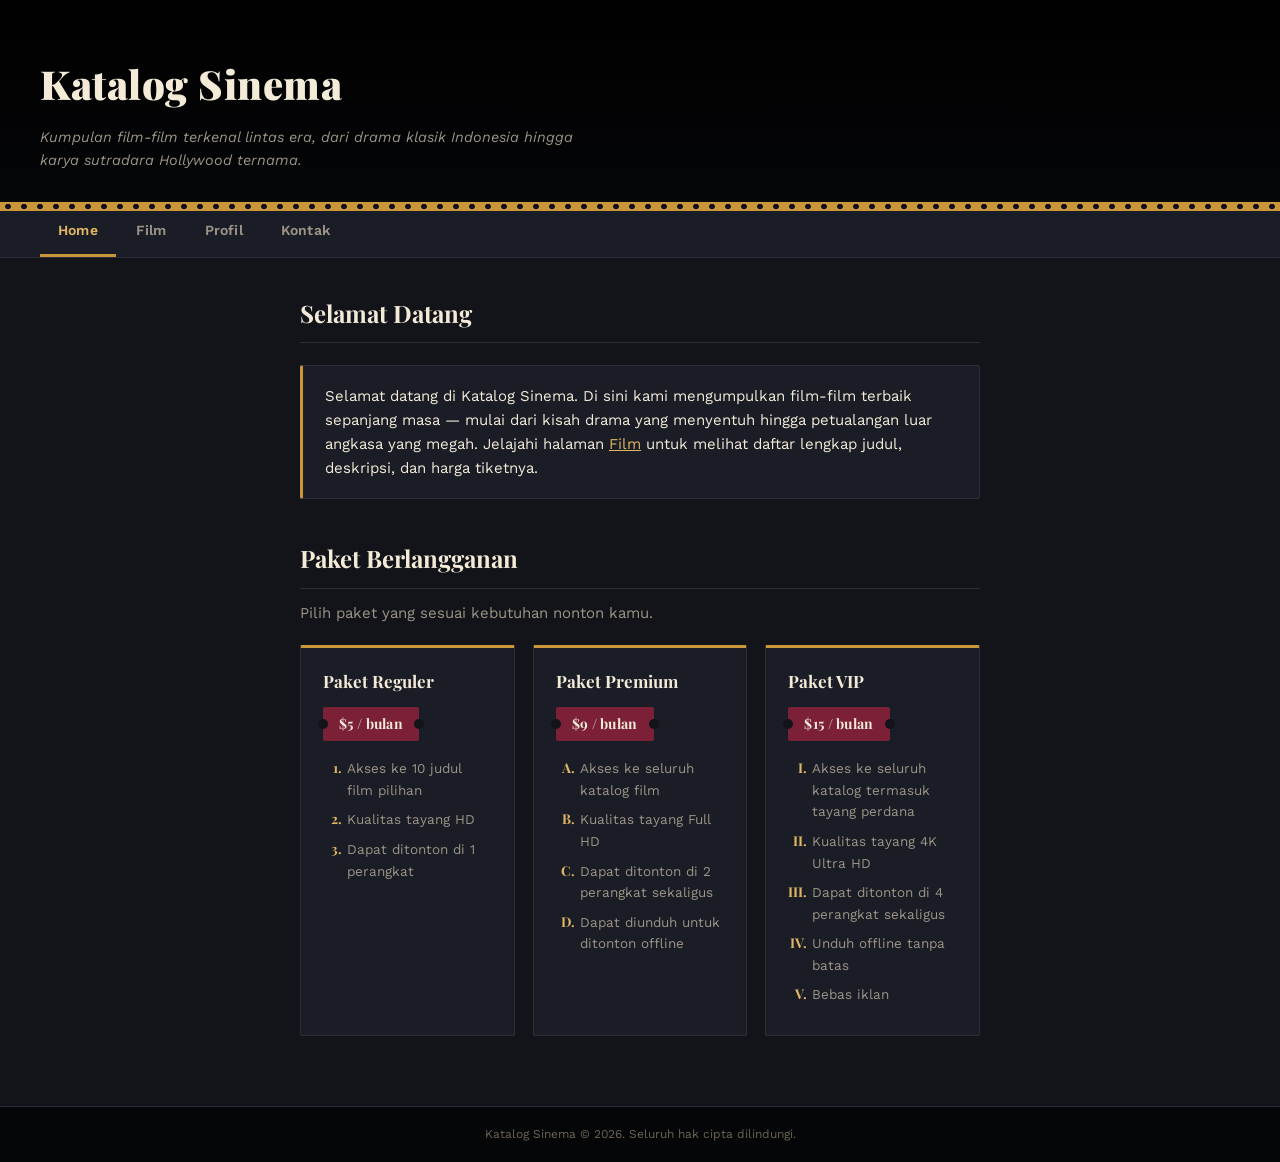
==== index.html @ 5d03bb1c "Add files via upload" ====
<!DOCTYPE html>
<html lang="id">
<head>
<meta charset="UTF-8">
<title>Katalog Sinema</title>
<link rel="preconnect" href="https://fonts.googleapis.com">
<link href="https://fonts.googleapis.com/css2?family=Playfair+Display:wght@700;900&family=Work+Sans:wght@400;500;600;700&display=swap" rel="stylesheet">
<link rel="stylesheet" href="style.css">
</head>
<body>

<div class="masthead">
    <h1>Katalog Sinema</h1>
    <p>Kumpulan film-film terkenal lintas era, dari drama klasik Indonesia hingga karya sutradara Hollywood ternama.</p>
</div>

<nav class="menu">
    <a href="index.html" class="active">Home</a>
    <a href="film.html">Film</a>
    <a href="profil.html">Profil</a>
    <a href="kontak.html">Kontak</a>
</nav>

<main>
    <h2>Selamat Datang</h2>
    <div class="info-box">
        <p style="margin:0;">
            Selamat datang di Katalog Sinema. Di sini kami mengumpulkan
            film-film terbaik sepanjang masa — mulai dari kisah drama yang
            menyentuh hingga petualangan luar angkasa yang megah.
            Jelajahi halaman <a href="film.html">Film</a>
            untuk melihat daftar lengkap judul, deskripsi, dan harga tiketnya.
        </p>
    </div>

    <h2 class="section-gap">Paket Berlangganan</h2>
    <p class="lead">Pilih paket yang sesuai kebutuhan nonton kamu.</p>

    <div class="paket-list">

        <div class="paket-card">
            <h3>Paket Reguler</h3>
            <p class="price"><span class="ticket">$5 / bulan</span></p>
            <!-- Ordered list dengan penomoran angka (1, 2, 3, ...) -->
            <ol type="1">
                <li>Akses ke 10 judul film pilihan</li>
                <li>Kualitas tayang HD</li>
                <li>Dapat ditonton di 1 perangkat</li>
            </ol>
        </div>

        <div class="paket-card">
            <h3>Paket Premium</h3>
            <p class="price"><span class="ticket">$9 / bulan</span></p>
            <!-- Ordered list dengan penomoran huruf besar (A, B, C, ...) -->
            <ol type="A">
                <li>Akses ke seluruh katalog film</li>
                <li>Kualitas tayang Full HD</li>
                <li>Dapat ditonton di 2 perangkat sekaligus</li>
                <li>Dapat diunduh untuk ditonton offline</li>
            </ol>
        </div>

        <div class="paket-card">
            <h3>Paket VIP</h3>
            <p class="price"><span class="ticket">$15 / bulan</span></p>
            <!-- Ordered list dengan penomoran angka romawi (I, II, III, ...) -->
            <ol type="I">
                <li>Akses ke seluruh katalog termasuk tayang perdana</li>
                <li>Kualitas tayang 4K Ultra HD</li>
                <li>Dapat ditonton di 4 perangkat sekaligus</li>
                <li>Unduh offline tanpa batas</li>
                <li>Bebas iklan</li>
            </ol>
        </div>

    </div>
</main>

<footer>
    Katalog Sinema &copy; 2026. Seluruh hak cipta dilindungi.
</footer>

</body>
</html>
---- style.css ----
/* =========================================================
   KATALOG SINEMA — tema bioskop klasik (marquee + tiket sobek)
   ========================================================= */

:root {
    --ink: #12141a;
    --panel: #1a1d26;
    --film-black: #050608;
    --gold: #c9973a;
    --gold-bright: #e0b563;
    --velvet: #7c2038;
    --velvet-bright: #9c2c47;
    --cream: #f3ead8;
    --muted: #9c9486;
    --line: #2b2e38;
}

* {
    box-sizing: border-box;
}

body {
    margin: 0;
    padding: 0;
    background-color: var(--ink);
    color: var(--cream);
    font-family: 'Work Sans', Arial, Helvetica, sans-serif;
    font-size: 15px;
    line-height: 1.6;
}

h1, h2, h3 {
    font-family: 'Playfair Display', Georgia, serif;
    margin: 0;
}

/* ---------- Strip perforasi film (motif berulang) ---------- */

.masthead {
    position: relative;
    padding: 52px 40px 30px;
    background: linear-gradient(180deg, #000000 0%, var(--film-black) 100%);
    border-bottom: 3px solid var(--gold);
}

.masthead::after {
    content: "";
    position: absolute;
    left: 0;
    right: 0;
    bottom: -9px;
    height: 9px;
    background-image: radial-gradient(circle, var(--ink) 2.6px, transparent 3px);
    background-size: 16px 9px;
    background-repeat: repeat-x;
    background-color: var(--gold);
}

.masthead h1 {
    font-size: 40px;
    font-weight: 900;
    letter-spacing: 0.5px;
    margin: 0 0 10px 0;
    color: var(--cream);
}

.masthead p {
    font-size: 14.5px;
    color: var(--muted);
    margin: 0;
    max-width: 560px;
    font-style: italic;
}

/* ---------- Navigasi ala loket tiket ---------- */

.menu {
    display: flex;
    gap: 2px;
    padding: 0 40px;
    background-color: var(--panel);
    border-bottom: 1px solid var(--line);
    overflow-x: auto;
}

.menu a {
    padding: 14px 18px 12px;
    color: var(--muted);
    text-decoration: none;
    font-weight: 600;
    font-size: 14px;
    letter-spacing: 0.2px;
    border-bottom: 3px solid transparent;
    white-space: nowrap;
    transition: color 0.15s ease, border-color 0.15s ease;
}

.menu a:hover {
    color: var(--cream);
}

.menu a.active {
    color: var(--gold-bright);
    border-bottom: 3px solid var(--gold);
}

/* ---------- Konten utama ---------- */

main {
    padding: 36px 40px 70px;
    max-width: 760px;
    margin: 0 auto;
}

main h2 {
    font-size: 24px;
    color: var(--cream);
    margin-bottom: 22px;
    padding-bottom: 10px;
    border-bottom: 1px solid var(--line);
}

main > p {
    font-size: 15px;
    color: var(--muted);
}

main a {
    color: var(--gold-bright);
}

/* ---------- Navigasi cepat (anchor) ---------- */

.quick-nav {
    font-size: 13px;
    color: var(--muted);
    margin: -6px 0 28px;
    padding: 10px 14px;
    background: var(--panel);
    border-left: 3px solid var(--velvet);
    border-radius: 2px;
}

.quick-nav a {
    color: var(--cream);
    text-decoration: none;
    padding: 2px 4px;
}

.quick-nav a:hover {
    color: var(--gold-bright);
    text-decoration: underline;
}

.back-to-top {
    margin-top: 28px;
    text-align: right;
}

.back-to-top a {
    font-size: 13px;
    color: var(--muted);
    text-decoration: none;
    border-bottom: 1px dotted var(--muted);
}

.back-to-top a:hover {
    color: var(--gold-bright);
    border-color: var(--gold-bright);
}

/* ---------- Entri film, dibingkai seperti bingkai seluloid ---------- */

.film-entry {
    display: flex;
    gap: 22px;
    padding: 26px 0;
    border-bottom: 1px solid var(--line);
}

.film-entry:last-child {
    border-bottom: none;
}

.poster {
    position: relative;
    width: 112px;
    height: 158px;
    background-size: cover;
    background-position: center;
    background-color: #23262f;
    background-image:
        linear-gradient(155deg, var(--velvet) 0%, #2a2130 55%, var(--ink) 100%);
    flex-shrink: 0;
    border-top: 6px solid var(--film-black);
    border-bottom: 6px solid var(--film-black);
}

.poster::before,
.poster::after {
    content: "";
    position: absolute;
    left: 0;
    right: 0;
    height: 6px;
    background-image: radial-gradient(circle, var(--ink) 1.6px, transparent 2px);
    background-size: 10px 6px;
    background-repeat: repeat-x;
}

.poster::before { top: -6px; }
.poster::after { bottom: -6px; }

.poster span.initial {
    position: absolute;
    inset: 0;
    display: flex;
    align-items: center;
    justify-content: center;
    font-family: 'Playfair Display', serif;
    font-size: 52px;
    font-weight: 900;
    color: rgba(243, 234, 216, 0.16);
}

.film-info h3 {
    font-size: 18px;
    margin: 0 0 6px 0;
    color: var(--cream);
    font-weight: 700;
}

.film-info h3 .year {
    color: var(--muted);
    font-weight: normal;
    font-family: 'Work Sans', sans-serif;
    font-size: 13px;
}

.film-info p {
    font-size: 14px;
    color: var(--muted);
    margin: 8px 0 0 0;
}

/* ---------- Harga tiket sebagai potongan tiket sobek ---------- */

.price {
    margin: 14px 0 0 0 !important;
}

.ticket {
    position: relative;
    display: inline-block;
    background: var(--velvet);
    color: var(--cream);
    font-family: 'Playfair Display', serif;
    font-weight: 700;
    font-size: 14px;
    padding: 6px 16px;
    border-radius: 2px;
    letter-spacing: 0.3px;
}

.ticket::before,
.ticket::after {
    content: "";
    position: absolute;
    top: 50%;
    width: 10px;
    height: 10px;
    background: var(--ink);
    border-radius: 50%;
    transform: translateY(-50%);
}

.ticket::before { left: -5px; }
.ticket::after { right: -5px; }

.trailer {
    margin-top: 14px;
}

.trailer iframe,
.trailer video {
    width: 100%;
    max-width: 380px;
    height: 214px;
    border: 1px solid var(--line);
    background-color: #000000;
}

.imdb-link {
    display: inline-block;
    margin-top: 10px;
    font-size: 13px;
    color: var(--gold-bright);
    text-decoration: none;
    border-bottom: 1px solid transparent;
}

.imdb-link:hover {
    border-bottom-color: var(--gold-bright);
}

/* ---------- Paket berlangganan (ordered list) ---------- */

main h2.section-gap {
    margin-top: 40px;
}

.lead {
    margin-top: -10px !important;
    margin-bottom: 20px !important;
}

.paket-list {
    display: flex;
    flex-wrap: wrap;
    gap: 18px;
}

.paket-card {
    flex: 1 1 200px;
    background: var(--panel);
    border: 1px solid var(--line);
    border-top: 3px solid var(--gold);
    border-radius: 2px;
    padding: 20px 22px 22px;
}

.paket-card h3 {
    font-size: 17px;
    color: var(--cream);
    margin-bottom: 12px;
}

.paket-card .price {
    margin: 0 0 16px 0 !important;
}

.paket-card ol {
    margin: 0;
    padding-left: 22px;
    color: var(--muted);
    font-size: 13.5px;
}

.paket-card ol li {
    margin-bottom: 7px;
    padding-left: 2px;
}

.paket-card ol li::marker {
    color: var(--gold-bright);
    font-family: 'Playfair Display', serif;
    font-weight: 700;
}

/* ---------- Halaman info (Profil / Kontak / Home) ---------- */

.info-box {
    background: var(--panel);
    border: 1px solid var(--line);
    border-left: 3px solid var(--gold);
    padding: 18px 22px;
    border-radius: 2px;
    margin-top: 16px;
}

.kontak-info {
    font-size: 15px;
    color: var(--muted);
    margin: 0;
}

.kontak-info + .kontak-info {
    margin-top: 14px;
}

.kontak-info b {
    color: var(--cream);
    font-weight: 700;
}

footer {
    padding: 18px 40px;
    background-color: var(--film-black);
    border-top: 1px solid var(--line);
    font-size: 12px;
    color: #6b6455;
    text-align: center;
}
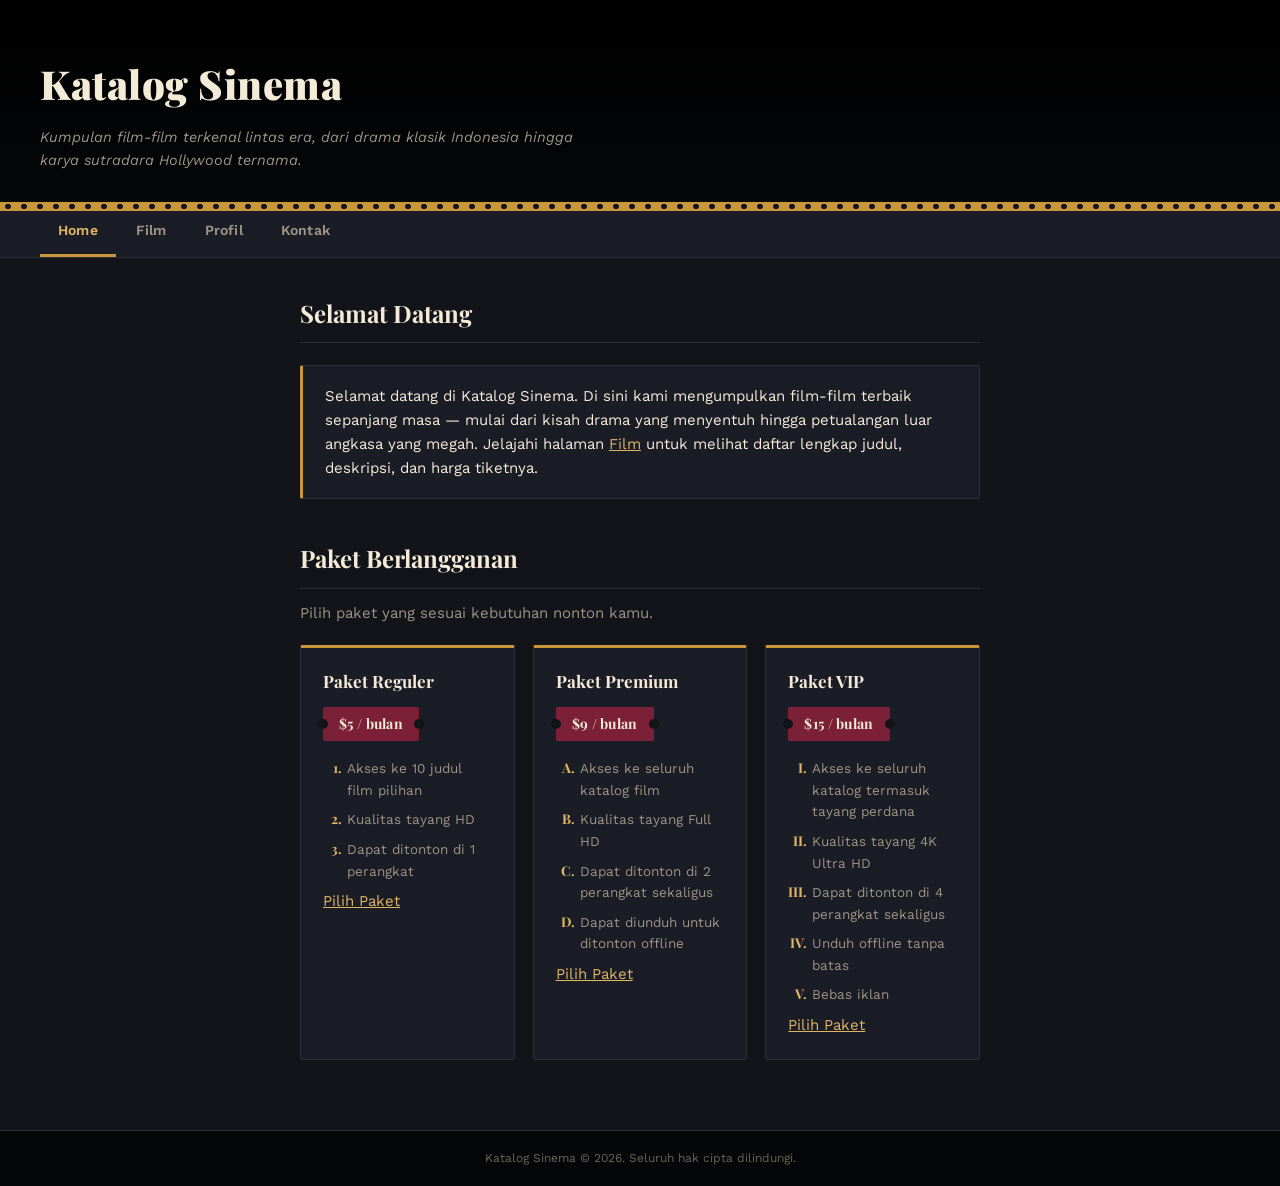
==== commit 5b91620e: "Update index.html" ====
--- a/index.html
+++ b/index.html
@@ -38,43 +38,43 @@
 
     <div class="paket-list">
 
-        <div class="paket-card">
-            <h3>Paket Reguler</h3>
-            <p class="price"><span class="ticket">$5 / bulan</span></p>
-            <!-- Ordered list dengan penomoran angka (1, 2, 3, ...) -->
-            <ol type="1">
-                <li>Akses ke 10 judul film pilihan</li>
-                <li>Kualitas tayang HD</li>
-                <li>Dapat ditonton di 1 perangkat</li>
-            </ol>
-        </div>
+    <div class="paket-card">
+        <h3>Paket Reguler</h3>
+        <p class="price"><span class="ticket">$5 / bulan</span></p>
+        <ol type="1">
+            <li>Akses ke 10 judul film pilihan</li>
+            <li>Kualitas tayang HD</li>
+            <li>Dapat ditonton di 1 perangkat</li>
+        </ol>
+        <a href="kontak.html" class="btn-pilih">Pilih Paket</a>
+    </div>
 
-        <div class="paket-card">
-            <h3>Paket Premium</h3>
-            <p class="price"><span class="ticket">$9 / bulan</span></p>
-            <!-- Ordered list dengan penomoran huruf besar (A, B, C, ...) -->
-            <ol type="A">
-                <li>Akses ke seluruh katalog film</li>
-                <li>Kualitas tayang Full HD</li>
-                <li>Dapat ditonton di 2 perangkat sekaligus</li>
-                <li>Dapat diunduh untuk ditonton offline</li>
-            </ol>
-        </div>
+    <div class="paket-card">
+        <h3>Paket Premium</h3>
+        <p class="price"><span class="ticket">$9 / bulan</span></p>
+        <ol type="A">
+            <li>Akses ke seluruh katalog film</li>
+            <li>Kualitas tayang Full HD</li>
+            <li>Dapat ditonton di 2 perangkat sekaligus</li>
+            <li>Dapat diunduh untuk ditonton offline</li>
+        </ol>
+        <a href="kontak.html" class="btn-pilih">Pilih Paket</a>
+    </div>
 
-        <div class="paket-card">
-            <h3>Paket VIP</h3>
-            <p class="price"><span class="ticket">$15 / bulan</span></p>
-            <!-- Ordered list dengan penomoran angka romawi (I, II, III, ...) -->
-            <ol type="I">
-                <li>Akses ke seluruh katalog termasuk tayang perdana</li>
-                <li>Kualitas tayang 4K Ultra HD</li>
-                <li>Dapat ditonton di 4 perangkat sekaligus</li>
-                <li>Unduh offline tanpa batas</li>
-                <li>Bebas iklan</li>
-            </ol>
-        </div>
+    <div class="paket-card">
+        <h3>Paket VIP</h3>
+        <p class="price"><span class="ticket">$15 / bulan</span></p>
+        <ol type="I">
+            <li>Akses ke seluruh katalog termasuk tayang perdana</li>
+            <li>Kualitas tayang 4K Ultra HD</li>
+            <li>Dapat ditonton di 4 perangkat sekaligus</li>
+            <li>Unduh offline tanpa batas</li>
+            <li>Bebas iklan</li>
+        </ol>
+        <a href="kontak.html" class="btn-pilih">Pilih Paket</a>
+    </div>
 
-    </div>
+</div>
 </main>
 
 <footer>
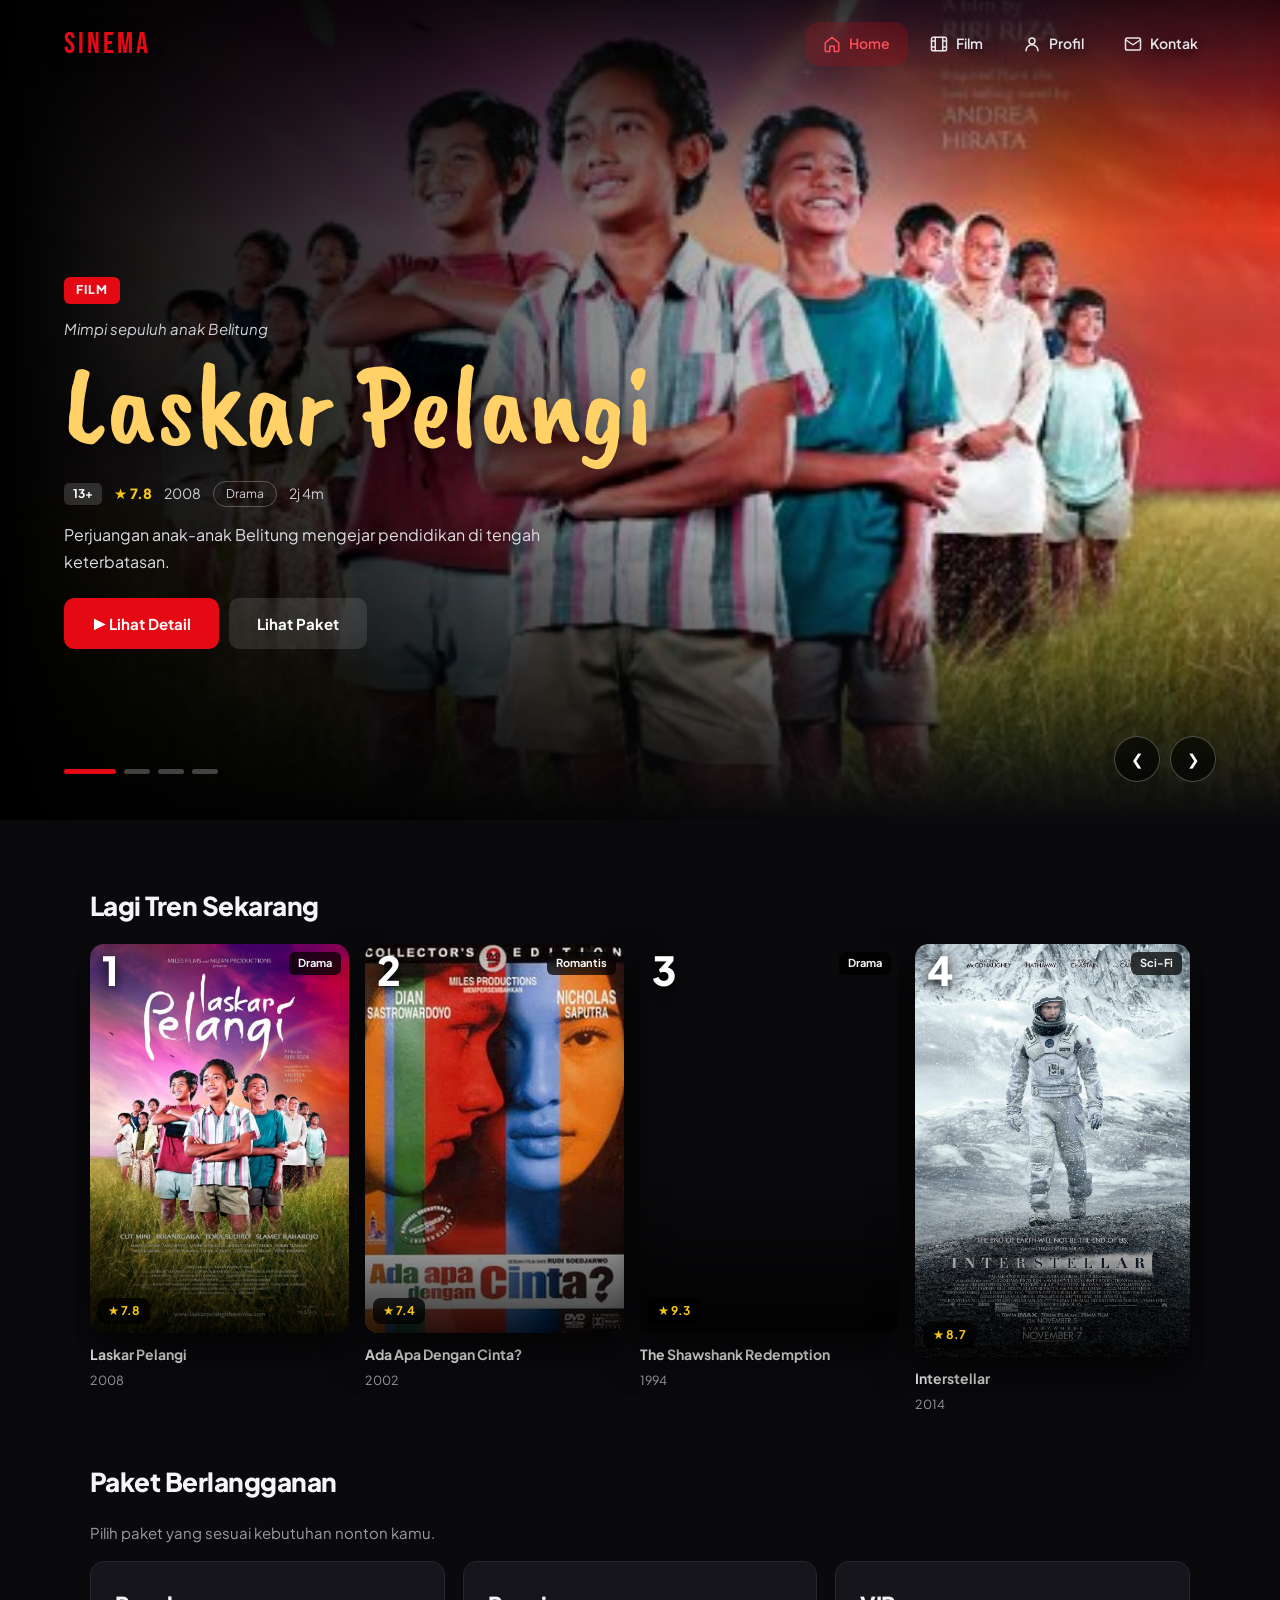
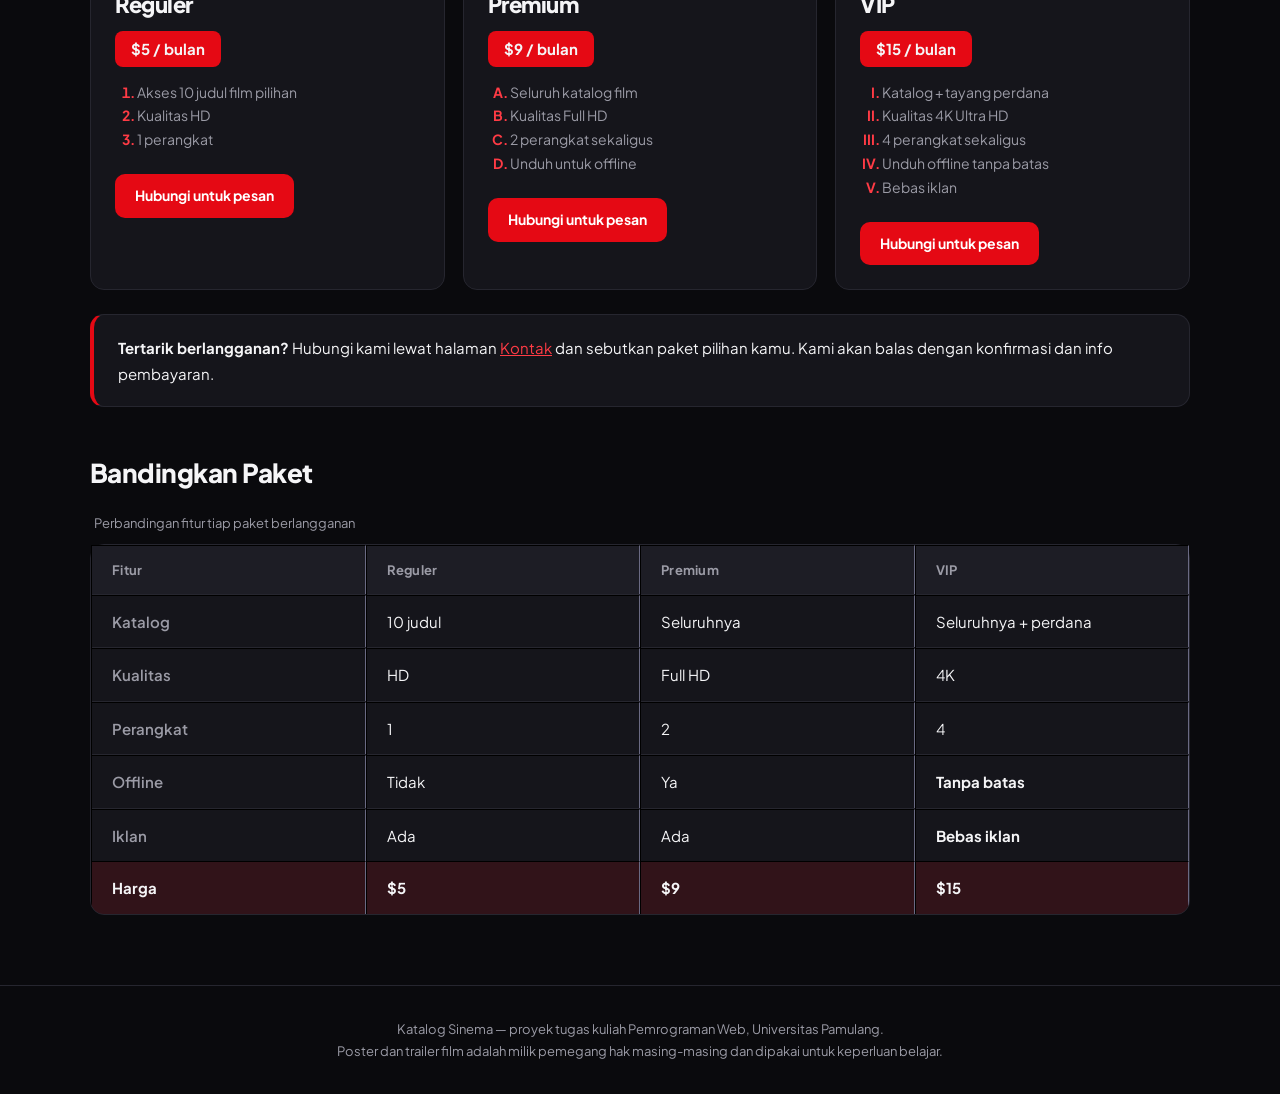
==== commit 4db2147d: "Add files via upload" ====
--- a/index.html
+++ b/index.html
@@ -1,85 +1,63 @@
-<!DOCTYPE html>
-<html lang="id">
-<head>
-<meta charset="UTF-8">
-<title>Katalog Sinema</title>
-<link rel="preconnect" href="https://fonts.googleapis.com">
-<link href="https://fonts.googleapis.com/css2?family=Playfair+Display:wght@700;900&family=Work+Sans:wght@400;500;600;700&display=swap" rel="stylesheet">
-<link rel="stylesheet" href="style.css">
-</head>
-<body>
-
-<div class="masthead">
-    <h1>Katalog Sinema</h1>
-    <p>Kumpulan film-film terkenal lintas era, dari drama klasik Indonesia hingga karya sutradara Hollywood ternama.</p>
-</div>
-
-<nav class="menu">
-    <a href="index.html" class="active">Home</a>
-    <a href="film.html">Film</a>
-    <a href="profil.html">Profil</a>
-    <a href="kontak.html">Kontak</a>
-</nav>
-
-<main>
-    <h2>Selamat Datang</h2>
-    <div class="info-box">
-        <p style="margin:0;">
-            Selamat datang di Katalog Sinema. Di sini kami mengumpulkan
-            film-film terbaik sepanjang masa — mulai dari kisah drama yang
-            menyentuh hingga petualangan luar angkasa yang megah.
-            Jelajahi halaman <a href="film.html">Film</a>
-            untuk melihat daftar lengkap judul, deskripsi, dan harga tiketnya.
-        </p>
-    </div>
-
-    <h2 class="section-gap">Paket Berlangganan</h2>
-    <p class="lead">Pilih paket yang sesuai kebutuhan nonton kamu.</p>
-
-    <div class="paket-list">
-
-    <div class="paket-card">
-        <h3>Paket Reguler</h3>
-        <p class="price"><span class="ticket">$5 / bulan</span></p>
-        <ol type="1">
-            <li>Akses ke 10 judul film pilihan</li>
-            <li>Kualitas tayang HD</li>
-            <li>Dapat ditonton di 1 perangkat</li>
-        </ol>
-        <a href="kontak.html" class="btn-pilih">Pilih Paket</a>
-    </div>
-
-    <div class="paket-card">
-        <h3>Paket Premium</h3>
-        <p class="price"><span class="ticket">$9 / bulan</span></p>
-        <ol type="A">
-            <li>Akses ke seluruh katalog film</li>
-            <li>Kualitas tayang Full HD</li>
-            <li>Dapat ditonton di 2 perangkat sekaligus</li>
-            <li>Dapat diunduh untuk ditonton offline</li>
-        </ol>
-        <a href="kontak.html" class="btn-pilih">Pilih Paket</a>
-    </div>
-
-    <div class="paket-card">
-        <h3>Paket VIP</h3>
-        <p class="price"><span class="ticket">$15 / bulan</span></p>
-        <ol type="I">
-            <li>Akses ke seluruh katalog termasuk tayang perdana</li>
-            <li>Kualitas tayang 4K Ultra HD</li>
-            <li>Dapat ditonton di 4 perangkat sekaligus</li>
-            <li>Unduh offline tanpa batas</li>
-            <li>Bebas iklan</li>
-        </ol>
-        <a href="kontak.html" class="btn-pilih">Pilih Paket</a>
-    </div>
-
-</div>
-</main>
-
-<footer>
-    Katalog Sinema &copy; 2026. Seluruh hak cipta dilindungi.
-</footer>
-
-</body>
-</html>
+<!DOCTYPE html><html lang="id"><head><meta charset="UTF-8"><meta name="viewport" content="width=device-width, initial-scale=1"><link rel="preconnect" href="https://fonts.googleapis.com"><link href="https://fonts.googleapis.com/css2?family=Bebas+Neue&family=Plus+Jakarta+Sans:wght@400;500;600;700;800&family=Caveat+Brush&family=Permanent+Marker&family=Cinzel:wght@700;900&family=Syncopate:wght@400;700&display=swap" rel="stylesheet"><link rel="stylesheet" href="style.css"><title>Sinema</title></head><body>
+<table class="menu" border="0" cellpadding="0" cellspacing="0"><tr><td><a class="logo" href="index.html">SINEMA</a></td><td class="links" align="right"><a href="index.html" class="active"><svg class="ic" viewBox="0 0 24 24" width="18" height="18" fill="none" stroke="currentColor" stroke-width="2" stroke-linecap="round" stroke-linejoin="round" aria-hidden="true"><path d="M3 10.5 12 3l9 7.5V21a1 1 0 0 1-1 1h-5v-7H9v7H4a1 1 0 0 1-1-1z"/></svg><span>Home</span></a><a href="film.html"><svg class="ic" viewBox="0 0 24 24" width="18" height="18" fill="none" stroke="currentColor" stroke-width="2" stroke-linecap="round" stroke-linejoin="round" aria-hidden="true"><rect x="2" y="3" width="20" height="18" rx="2.5"/><path d="M7 3v18M17 3v18M2 8h5M2 16h5M17 8h5M17 16h5"/></svg><span>Film</span></a><a href="profil.html"><svg class="ic" viewBox="0 0 24 24" width="18" height="18" fill="none" stroke="currentColor" stroke-width="2" stroke-linecap="round" stroke-linejoin="round" aria-hidden="true"><circle cx="12" cy="8" r="4"/><path d="M4 21a8 8 0 0 1 16 0"/></svg><span>Profil</span></a><a href="kontak.html"><svg class="ic" viewBox="0 0 24 24" width="18" height="18" fill="none" stroke="currentColor" stroke-width="2" stroke-linecap="round" stroke-linejoin="round" aria-hidden="true"><rect x="2" y="4" width="20" height="16" rx="2.5"/><path d="m3 7 9 6 9-6"/></svg><span>Kontak</span></a></td></tr></table>
+<table class="tata" border="0" cellpadding="0" cellspacing="0" width="100%">
+<tr><td class="trailer-td" valign="top"><div class="stage"><div class="slider">
+<article class="slide" id="s1" style="--c:#ffd166;background-image:url(poster/laskar-pelangi.jpg)">
+<video autoplay muted loop playsinline preload="metadata" poster="poster/laskar-pelangi.jpg"><source src="video/Laskar-pelangi.mp4" type="video/mp4"></video>
+<div class="cap"><span class="badge">FILM</span><p class="tag">Mimpi sepuluh anak Belitung</p><h2 class="jt f1">Laskar Pelangi</h2>
+<div class="meta"><span class="age">13+</span><span class="star">&#9733; 7.8</span><span>2008</span><span class="pill">Drama</span><span>2j 4m</span></div>
+<p class="ds">Perjuangan anak-anak Belitung mengejar pendidikan di tengah keterbatasan.</p><a class="btn" href="film.html#laskar-pelangi">&#9654; Lihat Detail</a><a class="btn ghost" href="#paket">Lihat Paket</a></div>
+<div class="dots"><a href="#s1" class="on" aria-label="Slide 1"></a><a href="#s2" aria-label="Slide 2"></a><a href="#s3" aria-label="Slide 3"></a><a href="#s4" aria-label="Slide 4"></a></div>
+<div class="arrows"><a href="#s4" aria-label="Sebelumnya">&#10094;</a><a href="#s2" aria-label="Berikutnya">&#10095;</a></div>
+</article>
+<article class="slide" id="s2" style="--c:#ff5c8a;background-image:url(poster/aadc.jpg)">
+<video autoplay muted loop playsinline preload="metadata" poster="poster/aadc.jpg"><source src="video/Aadc.mp4" type="video/mp4"></video>
+<div class="cap"><span class="badge">FILM</span><p class="tag">Kisah cinta SMA paling ikonik</p><h2 class="jt f2">Ada Apa Dengan Cinta?</h2>
+<div class="meta"><span class="age">13+</span><span class="star">&#9733; 7.4</span><span>2002</span><span class="pill">Drama, Romantis</span><span>1j 52m</span></div>
+<p class="ds">Kisah cinta Cinta dan Rangga semasa SMA yang jadi ikon film remaja Indonesia.</p><a class="btn" href="film.html#aadc">&#9654; Lihat Detail</a><a class="btn ghost" href="#paket">Lihat Paket</a></div>
+<div class="dots"><a href="#s1" aria-label="Slide 1"></a><a href="#s2" class="on" aria-label="Slide 2"></a><a href="#s3" aria-label="Slide 3"></a><a href="#s4" aria-label="Slide 4"></a></div>
+<div class="arrows"><a href="#s1" aria-label="Sebelumnya">&#10094;</a><a href="#s3" aria-label="Berikutnya">&#10095;</a></div>
+</article>
+<article class="slide" id="s3" style="--c:#ecd9a8;background-image:url(poster/shawshank.jpg)">
+<video autoplay muted loop playsinline preload="metadata" poster="poster/shawshank.jpg"><source src="video/Shawshank.mp4" type="video/mp4"></video>
+<div class="cap"><span class="badge">FILM</span><p class="tag">Persahabatan di balik jeruji</p><h2 class="jt f3">The Shawshank Redemption</h2>
+<div class="meta"><span class="age">17+</span><span class="star">&#9733; 9.3</span><span>1994</span><span class="pill">Drama</span><span>2j 22m</span></div>
+<p class="ds">Bankir yang dipenjara atas kejahatan yang tak ia lakukan menemukan sahabat sejati bernama Red.</p><a class="btn" href="film.html#shawshank">&#9654; Lihat Detail</a><a class="btn ghost" href="#paket">Lihat Paket</a></div>
+<div class="dots"><a href="#s1" aria-label="Slide 1"></a><a href="#s2" aria-label="Slide 2"></a><a href="#s3" class="on" aria-label="Slide 3"></a><a href="#s4" aria-label="Slide 4"></a></div>
+<div class="arrows"><a href="#s2" aria-label="Sebelumnya">&#10094;</a><a href="#s4" aria-label="Berikutnya">&#10095;</a></div>
+</article>
+<article class="slide" id="s4" style="--c:#bfe3ff;background-image:url(poster/interstellar.jpg)">
+<video autoplay muted loop playsinline preload="metadata" poster="poster/interstellar.jpg"><source src="video/Interstellar.mp4" type="video/mp4"></video>
+<div class="cap"><span class="badge">FILM</span><p class="tag">Melintasi lubang cacing demi manusia</p><h2 class="jt f4">Interstellar</h2>
+<div class="meta"><span class="age">13+</span><span class="star">&#9733; 8.7</span><span>2014</span><span class="pill">Fiksi Ilmiah, Petualangan</span><span>2j 49m</span></div>
+<p class="ds">Astronot menembus lubang cacing untuk mencari planet baru yang layak huni.</p><a class="btn" href="film.html#interstellar">&#9654; Lihat Detail</a><a class="btn ghost" href="#paket">Lihat Paket</a></div>
+<div class="dots"><a href="#s1" aria-label="Slide 1"></a><a href="#s2" aria-label="Slide 2"></a><a href="#s3" aria-label="Slide 3"></a><a href="#s4" class="on" aria-label="Slide 4"></a></div>
+<div class="arrows"><a href="#s3" aria-label="Sebelumnya">&#10094;</a><a href="#s1" aria-label="Berikutnya">&#10095;</a></div>
+</article>
+</div></div></td></tr>
+<tr><td class="isi" valign="top"><table class="lebar" border="0" cellpadding="0" cellspacing="0"><tr><td>
+<h2 class="judul">Lagi Tren Sekarang</h2><div class="scroll"><table class="baris" border="0" cellpadding="0" cellspacing="16"><tr>
+<td><a class="kartu" href="film.html#laskar-pelangi"><div class="poster" style="background-image:url(poster/laskar-pelangi.jpg)"><span class="initial">L</span><span class="rank">1</span><span class="lbl">Drama</span><span class="rt">&#9733; 7.8</span></div><b>Laskar Pelangi</b><small>2008</small></a></td><td><a class="kartu" href="film.html#aadc"><div class="poster" style="background-image:url(poster/aadc.jpg)"><span class="initial">A</span><span class="rank">2</span><span class="lbl">Romantis</span><span class="rt">&#9733; 7.4</span></div><b>Ada Apa Dengan Cinta?</b><small>2002</small></a></td><td><a class="kartu" href="film.html#shawshank"><div class="poster" style="background-image:url(poster/shawshank.jpg)"><span class="initial">S</span><span class="rank">3</span><span class="lbl">Drama</span><span class="rt">&#9733; 9.3</span></div><b>The Shawshank Redemption</b><small>1994</small></a></td><td><a class="kartu" href="film.html#interstellar"><div class="poster" style="background-image:url(poster/interstellar.jpg)"><span class="initial">I</span><span class="rank">4</span><span class="lbl">Sci-Fi</span><span class="rt">&#9733; 8.7</span></div><b>Interstellar</b><small>2014</small></a></td></tr></table></div>
+<h2 class="judul" id="paket">Paket Berlangganan</h2>
+<p class="muted">Pilih paket yang sesuai kebutuhan nonton kamu.</p>
+<table class="paket" border="0" cellpadding="0" cellspacing="18"><tr>
+<td valign="top"><h3>Reguler</h3><span class="ticket">$5 / bulan</span><ol type="1"><li>Akses 10 judul film pilihan</li><li>Kualitas HD</li><li>1 perangkat</li></ol><p class="cta"><a class="btn kecil" href="kontak.html">Hubungi untuk pesan</a></p></td>
+<td valign="top"><h3>Premium</h3><span class="ticket">$9 / bulan</span><ol type="A"><li>Seluruh katalog film</li><li>Kualitas Full HD</li><li>2 perangkat sekaligus</li><li>Unduh untuk offline</li></ol><p class="cta"><a class="btn kecil" href="kontak.html">Hubungi untuk pesan</a></p></td>
+<td valign="top"><h3>VIP</h3><span class="ticket">$15 / bulan</span><ol type="I"><li>Katalog + tayang perdana</li><li>Kualitas 4K Ultra HD</li><li>4 perangkat sekaligus</li><li>Unduh offline tanpa batas</li><li>Bebas iklan</li></ol><p class="cta"><a class="btn kecil" href="kontak.html">Hubungi untuk pesan</a></p></td>
+</tr></table>
+<div class="kotak" style="margin-top:24px"><b>Tertarik berlangganan?</b> Hubungi kami lewat halaman <a href="kontak.html">Kontak</a> dan sebutkan paket pilihan kamu. Kami akan balas dengan konfirmasi dan info pembayaran.</div>
+<h2 class="judul">Bandingkan Paket</h2>
+<table class="data sama" border="1" cellpadding="8" cellspacing="0">
+<caption>Perbandingan fitur tiap paket berlangganan</caption>
+<thead><tr><th>Fitur</th><th align="center">Reguler</th><th align="center">Premium</th><th align="center">VIP</th></tr></thead>
+<tbody>
+<tr><th scope="row">Katalog</th><td>10 judul</td><td>Seluruhnya</td><td>Seluruhnya + perdana</td></tr>
+<tr><th scope="row">Kualitas</th><td>HD</td><td>Full HD</td><td>4K</td></tr>
+<tr><th scope="row">Perangkat</th><td>1</td><td>2</td><td>4</td></tr>
+<tr><th scope="row">Offline</th><td>Tidak</td><td>Ya</td><td><b>Tanpa batas</b></td></tr>
+<tr><th scope="row">Iklan</th><td>Ada</td><td>Ada</td><td><b>Bebas iklan</b></td></tr>
+</tbody>
+<tfoot><tr><td>Harga</td><td>$5</td><td>$9</td><td>$15</td></tr></tfoot>
+</table>
+</td></tr></table></td></tr>
+<tr><td class="foot" align="center">Katalog Sinema &mdash; proyek tugas kuliah Pemrograman Web, Universitas Pamulang.<br>Poster dan trailer film adalah milik pemegang hak masing-masing dan dipakai untuk keperluan belajar.</td></tr></table></body></html>
--- a/style.css
+++ b/style.css
@@ -1,393 +1,151 @@
-/* =========================================================
-   KATALOG SINEMA — tema bioskop klasik (marquee + tiket sobek)
-   ========================================================= */
+/* SINEMA — kerangka halaman pakai <table> (materi pert. 7), tampilan pakai CSS */
+:root{--bg:#0a0a0d;--card:#15151b;--card2:#1d1d25;--red:#e50914;--red2:#ff3b45;--text:#f5f5f7;--muted:#9b9ba6;--line:#26262f;--r:14px}
+*{box-sizing:border-box}
+html{scroll-behavior:smooth;scroll-padding-top:90px}
+body{margin:0;background:var(--bg);color:var(--text);font:15px/1.7 'Plus Jakarta Sans',Arial,sans-serif}
+h1,h2,h3{font-family:'Plus Jakarta Sans',Arial,sans-serif;font-weight:800;letter-spacing:-.02em;margin:0}
+a{color:inherit}
+:focus-visible{outline:2px solid var(--red2);outline-offset:3px;border-radius:6px}
+table{border-collapse:collapse}
+td,th{padding:0;text-align:left}
 
-:root {
-    --ink: #12141a;
-    --panel: #1a1d26;
-    --film-black: #050608;
-    --gold: #c9973a;
-    --gold-bright: #e0b563;
-    --velvet: #7c2038;
-    --velvet-bright: #9c2c47;
-    --cream: #f3ead8;
-    --muted: #9c9486;
-    --line: #2b2e38;
-}
+/* Navbar (tabel) */
+.menu{position:fixed;top:0;left:0;z-index:50;width:100%;border-collapse:separate;border-spacing:0;background:linear-gradient(180deg,#000a,#0000)}
+@keyframes navbg{from{background:#0a0a0d00;backdrop-filter:blur(0);-webkit-backdrop-filter:blur(0)}to{background:#0a0a0dcc;backdrop-filter:blur(16px);-webkit-backdrop-filter:blur(16px)}}
+@supports (animation-timeline:scroll()){.menu{background:#0a0a0d00;animation:navbg linear both;animation-timeline:scroll(root);animation-range:0 180px}}
+.menu td{padding:22px 0 22px 5vw}
+.menu td.links{text-align:right;white-space:nowrap;padding:22px 5vw 22px 0}
+.logo{font:30px 'Bebas Neue',sans-serif;letter-spacing:3px;color:var(--red);text-decoration:none;text-shadow:0 2px 16px #000a}
+.menu a:not(.logo){display:inline-flex;align-items:center;gap:8px;padding:10px 18px;margin-left:4px;color:#e6e6ec;text-decoration:none;font-weight:600;font-size:14px;text-shadow:0 2px 14px #000d;border-radius:14px;transition:.25s}
+.menu a:not(.logo):hover{color:#fff;background:#ffffff1f;backdrop-filter:blur(10px);-webkit-backdrop-filter:blur(10px)}
+.menu a.active{color:#ff4d57;background:#e5091430;backdrop-filter:blur(10px);-webkit-backdrop-filter:blur(10px);text-shadow:none}
 
-* {
-    box-sizing: border-box;
-}
+/* Kerangka halaman */
+.tata{width:100%}
+.hero{position:relative;padding:100px 5vw 80px;background:radial-gradient(900px 400px at 85% -10%,#e5091466,transparent 60%),radial-gradient(700px 400px at 0% 100%,#7a0b1a55,transparent 60%),#000;box-shadow:inset 0 -90px 90px -40px var(--bg)}
+.hero>*{animation:rise .9s cubic-bezier(.2,.7,.2,1) both}
+.hero p{animation-delay:.15s}.hero .btns{animation-delay:.3s}
+.hero h1{font-size:clamp(38px,7vw,88px);line-height:1.03;max-width:900px}
+.hero h1 em{font-style:normal;color:var(--red)}
+.hero p{max-width:520px;font-size:17px;color:#cfcfd6;margin:20px 0 28px}
+.hero.kecil{padding:130px 5vw 48px}.hero.kecil h1{font-size:clamp(32px,5vw,58px)}
+.isi{padding:20px 5vw 70px}
+.lebar{width:100%;max-width:1100px;margin:0 auto}
+.foot{padding:32px 5vw;text-align:center;font-size:13px;color:var(--muted);border-top:1px solid var(--line)}
+@keyframes rise{from{opacity:0;transform:translateY(28px)}to{opacity:1;transform:none}}
 
-body {
-    margin: 0;
-    padding: 0;
-    background-color: var(--ink);
-    color: var(--cream);
-    font-family: 'Work Sans', Arial, Helvetica, sans-serif;
-    font-size: 15px;
-    line-height: 1.6;
-}
+.btn{display:inline-block;padding:13px 28px;border-radius:10px;font-weight:700;text-decoration:none;background:var(--red);color:#fff;transition:.25s}
+.btn:hover{background:var(--red2);transform:translateY(-2px);box-shadow:0 10px 28px #e5091466}
+.btn.ghost{background:#ffffff1c;margin-left:10px}.btn.ghost:hover{background:#ffffff33;box-shadow:none}
+h2.judul{font-size:26px;margin:44px 0 16px}
+.muted{color:var(--muted)}
+.lebar a:not(.btn):not(.kartu):not(.chip){color:var(--red2)}
+.kotak{background:var(--card);border:1px solid var(--line);border-left:4px solid var(--red);border-radius:var(--r);padding:20px 24px}
 
-h1, h2, h3 {
-    font-family: 'Playfair Display', Georgia, serif;
-    margin: 0;
-}
+/* Baris poster (tabel 1 baris) */
+.scroll{overflow-x:auto;overflow-y:hidden;padding:16px;margin:-16px}
+.baris{border-collapse:separate;border-spacing:0;width:100%;min-width:720px}
+.baris td{vertical-align:top;width:25%;padding:0 16px 0 0}.baris td:last-child{padding-right:0}
+.kartu{display:block;text-decoration:none;color:var(--text);transition:transform .3s}
+.kartu:hover{transform:scale(1.06)}
+.kartu b{display:block;margin-top:10px;font-size:14px}
+.kartu small{color:var(--muted)}
+.poster{position:relative;width:200px;height:290px;border-radius:var(--r);background:linear-gradient(155deg,#7a0b1a,#25121a 60%,#0a0a0d) center/cover;box-shadow:0 18px 40px #000a;overflow:hidden}
+.poster .initial{display:none;position:absolute;inset:0;place-items:center;font:96px 'Bebas Neue',sans-serif;color:#ffffff22}
+.kartu .poster{width:100%;height:auto;aspect-ratio:2/3}
+.kartu .poster::after{content:"";position:absolute;inset:auto 0 0;height:42%;background:linear-gradient(transparent,#000c)}
+.rank,.lbl,.rt{position:absolute;z-index:1}
+.rank{left:12px;top:4px;font:800 40px/1.1 'Plus Jakarta Sans',sans-serif;color:#fff;text-shadow:0 2px 14px #000}
+.lbl{right:8px;top:8px;background:#000b;backdrop-filter:blur(6px);padding:2px 9px;border-radius:6px;font-size:11px;font-weight:700}
+.rt{left:8px;bottom:8px;background:#000b;backdrop-filter:blur(6px);padding:3px 10px;border-radius:8px;font-size:12px;font-weight:700;color:#f5c518}
 
-/* ---------- Strip perforasi film (motif berulang) ---------- */
+/* Tabel data */
+.data{width:100%;border:1px solid var(--line);border-radius:var(--r);background:var(--card);overflow:hidden;border-collapse:separate;border-spacing:0}
+.data caption{caption-side:top;text-align:left;padding:0 4px 10px;color:var(--muted);font-size:13px}
+.data th,.data td{padding:13px 20px;border-bottom:1px solid var(--line);vertical-align:top}
+.data thead th{background:var(--card2);font-size:13px;font-weight:700;color:var(--muted);letter-spacing:.02em}
+.data tbody tr:hover td,.data tbody tr:hover th{background:#ffffff08}
+.data tbody th{font-weight:600;color:var(--muted);white-space:nowrap;width:1%}
+.data tfoot td{background:#e5091422;font-weight:700;border-bottom:0}
+.data tbody tr:last-child>*{border-bottom:0}
 
-.masthead {
-    position: relative;
-    padding: 52px 40px 30px;
-    background: linear-gradient(180deg, #000000 0%, var(--film-black) 100%);
-    border-bottom: 3px solid var(--gold);
-}
+/* Hero trailer slider (CSS scroll-snap, tanpa JavaScript) */
+.trailer-td{padding:0}
+.stage{position:relative}
+.slider{display:flex;overflow-x:auto;overflow-y:hidden;scroll-snap-type:x mandatory;scroll-behavior:smooth;height:calc(100vh - 56px);min-height:540px;max-height:820px;scrollbar-width:none;background:#000}
+.slider::-webkit-scrollbar{display:none}
+.slide{position:relative;flex:0 0 100%;scroll-snap-align:start;background:#000 center/cover no-repeat;overflow:hidden}
+.slide video{position:absolute;inset:0;width:100%;height:100%;object-fit:cover}
+.slide::before{content:"";position:absolute;inset:0;z-index:1;background:linear-gradient(180deg,#000c 0,#0000 28%),linear-gradient(90deg,#000f 0%,#000b 32%,#0000 72%),linear-gradient(0deg,var(--bg) 0%,#0000 38%)}
+.cap{position:absolute;z-index:2;left:0;bottom:0;max-width:960px;padding:0 5vw clamp(120px,19vh,180px)}
+.badge{display:inline-block;background:var(--red);padding:3px 12px;border-radius:6px;font-size:12px;font-weight:800;letter-spacing:.08em}
+.tag{margin:12px 0 0;font-style:italic;color:#d0d0d8}
+.jt{font-weight:400;color:var(--c);line-height:1.02;margin:6px 0 16px;text-shadow:0 8px 40px #000c}
+.jt.f1{font-family:'Caveat Brush',cursive;font-size:clamp(52px,min(9vw,15vh),116px);letter-spacing:0}
+.jt.f2{font-family:'Permanent Marker',cursive;font-size:clamp(34px,min(6vw,10vh),82px);letter-spacing:0}
+.jt.f3{font-family:'Cinzel',serif;font-weight:900;font-size:clamp(30px,min(5vw,8.5vh),66px);letter-spacing:.02em}
+.jt.f4{font-family:'Syncopate',sans-serif;font-size:clamp(24px,min(4.4vw,7.5vh),58px);letter-spacing:.14em}
+.meta{display:flex;flex-wrap:wrap;align-items:center;gap:12px;color:#d0d0d8;font-size:14px}
+.star{color:#f5c518;font-weight:800}
+.age{background:#ffffff26;padding:1px 9px;border-radius:5px;font-weight:700;font-size:12px;color:#fff}
+.pill{border:1px solid #ffffff44;padding:2px 12px;border-radius:99px;font-size:12px}
+.cap .ds{max-width:520px;color:#dcdce3;margin:14px 0 22px;font-size:16px}
+@media(max-height:680px){.cap .ds{display:none}.cap .btn{margin-top:8px}}
+.dots{position:absolute;z-index:3;left:5vw;bottom:46px;display:flex;gap:8px}
+.dots a{width:26px;height:5px;border-radius:99px;background:#ffffff40;transition:.3s}
+.dots a:hover{background:#fff}.dots a.on{width:52px;background:var(--red)}
+.arrows{position:absolute;z-index:3;right:5vw;bottom:38px;display:flex;gap:10px}
+.arrows a{width:46px;height:46px;border-radius:50%;display:grid;place-items:center;background:#0009;border:1px solid #ffffff44;color:#fff;text-decoration:none;backdrop-filter:blur(8px);transition:.25s}
+.arrows a:hover{background:var(--red);border-color:var(--red)}
+@media(max-width:700px){.slider{height:calc(100vh - 56px);min-height:500px}.cap{padding-bottom:110px}.cap .ds{font-size:14px}.arrows{display:none}}
+@media(prefers-reduced-motion:reduce){.slide video{display:none}}
+/* Rekomendasi film (tabel) */
+.film td.rek{padding:32px 36px 36px}
+.rek .data th,.rek .data td{vertical-align:middle}
+.rek .data caption{padding-top:0}
+.poster.mini{width:60px;height:88px;border-radius:8px;box-shadow:none}
+.poster.mini .initial{font-size:30px}
+.rating{color:#f5c518;font-weight:700;white-space:nowrap}
+.rek a{text-decoration:none}.rek a:hover{text-decoration:underline}
+/* Ajakan kontak */
+.btn.kecil{padding:10px 20px;font-size:14px}
+.cta{margin:22px 0 0}
+.kotak ol{margin:0;padding-left:22px}.kotak li{margin:10px 0;padding-left:4px}.kotak li::marker{color:var(--red2);font-weight:700}
+.data.sama{table-layout:fixed}
+/* Paket (tabel 3 kolom) */
+.paket{width:100%;border-collapse:separate;border-spacing:18px 0;margin:0 -18px;width:calc(100% + 36px)}
+.paket td{vertical-align:top;background:var(--card);border:1px solid var(--line);border-radius:var(--r);padding:24px;width:33.3%;transition:border-color .3s}
+.paket td:hover{border-color:var(--red)}
+.paket h3{font-size:22px}
+.paket ol{margin:0;padding-left:22px;color:var(--muted);font-size:14px}
+.paket li::marker{color:var(--red2);font-weight:700}
+.ticket{display:inline-block;background:var(--red);padding:5px 16px;border-radius:8px;font-weight:700;margin:8px 0 14px}
 
-.masthead::after {
-    content: "";
-    position: absolute;
-    left: 0;
-    right: 0;
-    bottom: -9px;
-    height: 9px;
-    background-image: radial-gradient(circle, var(--ink) 2.6px, transparent 3px);
-    background-size: 16px 9px;
-    background-repeat: repeat-x;
-    background-color: var(--gold);
-}
+/* Film (tabel dengan rowspan) */
+.film{width:100%;margin-bottom:28px;background:var(--card);border:1px solid var(--line);border-radius:22px;border-collapse:separate;transition:border-color .3s,box-shadow .3s}
+.film:hover{border-color:#e5091488}
+.film:target{border-color:var(--red);box-shadow:0 0 0 3px #e5091433}
+.film>tbody>tr>td{padding:0}
+.film td.pos{width:270px;padding:36px 0 36px 36px;vertical-align:top}
+.film td.pos .poster{width:100%;height:auto;aspect-ratio:2/3}
+.film>tbody>tr>td:not(.pos):not(.rek){padding:0 36px 0 44px}
+.film>tbody>tr:first-child>td:not(.pos){padding-top:36px}
+.film>tbody>tr:nth-child(2)>td:not(.pos){padding-top:24px}
+.film>tbody>tr:nth-child(3)>td:not(.pos){padding-top:16px}
+.film h3{font-size:32px;line-height:1.1}
+.year{font:600 12px 'Plus Jakarta Sans',sans-serif;background:#ffffff18;padding:4px 11px;border-radius:99px;margin-left:10px;letter-spacing:0;vertical-align:middle}
+.film p{color:var(--muted);margin:14px 0 0;max-width:560px}
+.spec{margin-top:18px}.spec th{color:var(--muted);font-weight:600;padding:7px 28px 7px 0}.spec td{padding:7px 0}
+.film video{width:100%;max-width:420px;border-radius:12px;background:#000;border:1px solid var(--line)}
+.imdb{font-weight:600;text-decoration:none;color:#f5c518!important}.imdb:hover{text-decoration:underline}
+.navcepat{margin-bottom:24px;color:var(--muted)}
+.chip{display:inline-block;margin:4px 6px 4px 0;padding:6px 14px;border:1px solid var(--line);border-radius:99px;text-decoration:none;color:var(--text);transition:.2s}
+.chip:hover{background:var(--red);border-color:var(--red)}
 
-.masthead h1 {
-    font-size: 40px;
-    font-weight: 900;
-    letter-spacing: 0.5px;
-    margin: 0 0 10px 0;
-    color: var(--cream);
-}
-
-.masthead p {
-    font-size: 14.5px;
-    color: var(--muted);
-    margin: 0;
-    max-width: 560px;
-    font-style: italic;
-}
-
-/* ---------- Navigasi ala loket tiket ---------- */
-
-.menu {
-    display: flex;
-    gap: 2px;
-    padding: 0 40px;
-    background-color: var(--panel);
-    border-bottom: 1px solid var(--line);
-    overflow-x: auto;
-}
-
-.menu a {
-    padding: 14px 18px 12px;
-    color: var(--muted);
-    text-decoration: none;
-    font-weight: 600;
-    font-size: 14px;
-    letter-spacing: 0.2px;
-    border-bottom: 3px solid transparent;
-    white-space: nowrap;
-    transition: color 0.15s ease, border-color 0.15s ease;
-}
-
-.menu a:hover {
-    color: var(--cream);
-}
-
-.menu a.active {
-    color: var(--gold-bright);
-    border-bottom: 3px solid var(--gold);
-}
-
-/* ---------- Konten utama ---------- */
-
-main {
-    padding: 36px 40px 70px;
-    max-width: 760px;
-    margin: 0 auto;
-}
-
-main h2 {
-    font-size: 24px;
-    color: var(--cream);
-    margin-bottom: 22px;
-    padding-bottom: 10px;
-    border-bottom: 1px solid var(--line);
-}
-
-main > p {
-    font-size: 15px;
-    color: var(--muted);
-}
-
-main a {
-    color: var(--gold-bright);
-}
-
-/* ---------- Navigasi cepat (anchor) ---------- */
-
-.quick-nav {
-    font-size: 13px;
-    color: var(--muted);
-    margin: -6px 0 28px;
-    padding: 10px 14px;
-    background: var(--panel);
-    border-left: 3px solid var(--velvet);
-    border-radius: 2px;
-}
-
-.quick-nav a {
-    color: var(--cream);
-    text-decoration: none;
-    padding: 2px 4px;
-}
-
-.quick-nav a:hover {
-    color: var(--gold-bright);
-    text-decoration: underline;
-}
-
-.back-to-top {
-    margin-top: 28px;
-    text-align: right;
-}
-
-.back-to-top a {
-    font-size: 13px;
-    color: var(--muted);
-    text-decoration: none;
-    border-bottom: 1px dotted var(--muted);
-}
-
-.back-to-top a:hover {
-    color: var(--gold-bright);
-    border-color: var(--gold-bright);
-}
-
-/* ---------- Entri film, dibingkai seperti bingkai seluloid ---------- */
-
-.film-entry {
-    display: flex;
-    gap: 22px;
-    padding: 26px 0;
-    border-bottom: 1px solid var(--line);
-}
-
-.film-entry:last-child {
-    border-bottom: none;
-}
-
-.poster {
-    position: relative;
-    width: 112px;
-    height: 158px;
-    background-size: cover;
-    background-position: center;
-    background-color: #23262f;
-    background-image:
-        linear-gradient(155deg, var(--velvet) 0%, #2a2130 55%, var(--ink) 100%);
-    flex-shrink: 0;
-    border-top: 6px solid var(--film-black);
-    border-bottom: 6px solid var(--film-black);
-}
-
-.poster::before,
-.poster::after {
-    content: "";
-    position: absolute;
-    left: 0;
-    right: 0;
-    height: 6px;
-    background-image: radial-gradient(circle, var(--ink) 1.6px, transparent 2px);
-    background-size: 10px 6px;
-    background-repeat: repeat-x;
-}
-
-.poster::before { top: -6px; }
-.poster::after { bottom: -6px; }
-
-.poster span.initial {
-    position: absolute;
-    inset: 0;
-    display: flex;
-    align-items: center;
-    justify-content: center;
-    font-family: 'Playfair Display', serif;
-    font-size: 52px;
-    font-weight: 900;
-    color: rgba(243, 234, 216, 0.16);
-}
-
-.film-info h3 {
-    font-size: 18px;
-    margin: 0 0 6px 0;
-    color: var(--cream);
-    font-weight: 700;
-}
-
-.film-info h3 .year {
-    color: var(--muted);
-    font-weight: normal;
-    font-family: 'Work Sans', sans-serif;
-    font-size: 13px;
-}
-
-.film-info p {
-    font-size: 14px;
-    color: var(--muted);
-    margin: 8px 0 0 0;
-}
-
-/* ---------- Harga tiket sebagai potongan tiket sobek ---------- */
-
-.price {
-    margin: 14px 0 0 0 !important;
-}
-
-.ticket {
-    position: relative;
-    display: inline-block;
-    background: var(--velvet);
-    color: var(--cream);
-    font-family: 'Playfair Display', serif;
-    font-weight: 700;
-    font-size: 14px;
-    padding: 6px 16px;
-    border-radius: 2px;
-    letter-spacing: 0.3px;
-}
-
-.ticket::before,
-.ticket::after {
-    content: "";
-    position: absolute;
-    top: 50%;
-    width: 10px;
-    height: 10px;
-    background: var(--ink);
-    border-radius: 50%;
-    transform: translateY(-50%);
-}
-
-.ticket::before { left: -5px; }
-.ticket::after { right: -5px; }
-
-.trailer {
-    margin-top: 14px;
-}
-
-.trailer iframe,
-.trailer video {
-    width: 100%;
-    max-width: 380px;
-    height: 214px;
-    border: 1px solid var(--line);
-    background-color: #000000;
-}
-
-.imdb-link {
-    display: inline-block;
-    margin-top: 10px;
-    font-size: 13px;
-    color: var(--gold-bright);
-    text-decoration: none;
-    border-bottom: 1px solid transparent;
-}
-
-.imdb-link:hover {
-    border-bottom-color: var(--gold-bright);
-}
-
-/* ---------- Paket berlangganan (ordered list) ---------- */
-
-main h2.section-gap {
-    margin-top: 40px;
-}
-
-.lead {
-    margin-top: -10px !important;
-    margin-bottom: 20px !important;
-}
-
-.paket-list {
-    display: flex;
-    flex-wrap: wrap;
-    gap: 18px;
-}
-
-.paket-card {
-    flex: 1 1 200px;
-    background: var(--panel);
-    border: 1px solid var(--line);
-    border-top: 3px solid var(--gold);
-    border-radius: 2px;
-    padding: 20px 22px 22px;
-}
-
-.paket-card h3 {
-    font-size: 17px;
-    color: var(--cream);
-    margin-bottom: 12px;
-}
-
-.paket-card .price {
-    margin: 0 0 16px 0 !important;
-}
-
-.paket-card ol {
-    margin: 0;
-    padding-left: 22px;
-    color: var(--muted);
-    font-size: 13.5px;
-}
-
-.paket-card ol li {
-    margin-bottom: 7px;
-    padding-left: 2px;
-}
-
-.paket-card ol li::marker {
-    color: var(--gold-bright);
-    font-family: 'Playfair Display', serif;
-    font-weight: 700;
-}
-
-/* ---------- Halaman info (Profil / Kontak / Home) ---------- */
-
-.info-box {
-    background: var(--panel);
-    border: 1px solid var(--line);
-    border-left: 3px solid var(--gold);
-    padding: 18px 22px;
-    border-radius: 2px;
-    margin-top: 16px;
-}
-
-.kontak-info {
-    font-size: 15px;
-    color: var(--muted);
-    margin: 0;
-}
-
-.kontak-info + .kontak-info {
-    margin-top: 14px;
-}
-
-.kontak-info b {
-    color: var(--cream);
-    font-weight: 700;
-}
-
-footer {
-    padding: 18px 40px;
-    background-color: var(--film-black);
-    border-top: 1px solid var(--line);
-    font-size: 12px;
-    color: #6b6455;
-    text-align: center;
-}
+@media(max-width:700px){
+ .menu td{padding:16px 0 16px 4vw}.menu td.links{padding:16px 3vw 16px 0}.menu a:not(.logo){padding:8px 9px;margin-left:0}.menu a:not(.logo):not(.active) span{display:none}.hero.kecil{padding-top:100px}
+ .paket,.paket tbody,.paket tr,.paket td{display:block;width:100%;margin:0}.paket td{margin-bottom:14px}
+ .film,.film tbody,.film tr,.film td{display:block;width:100%}.film td.pos{padding:22px 22px 0}.film td.pos .poster{max-width:240px}.film>tbody>tr>td:not(.pos):not(.rek),.film>tbody>tr:nth-child(n)>td:not(.pos){padding:16px 22px 0}.film td.rek{padding:22px}
+ .poster{width:100%;height:320px}.data{display:block;overflow-x:auto}
+ .btn.ghost{margin:10px 0 0}}
+@media(prefers-reduced-motion:reduce){.menu{background:#0a0a0dcc!important}*{animation:none!important;transition:none!important;scroll-behavior:auto!important}}
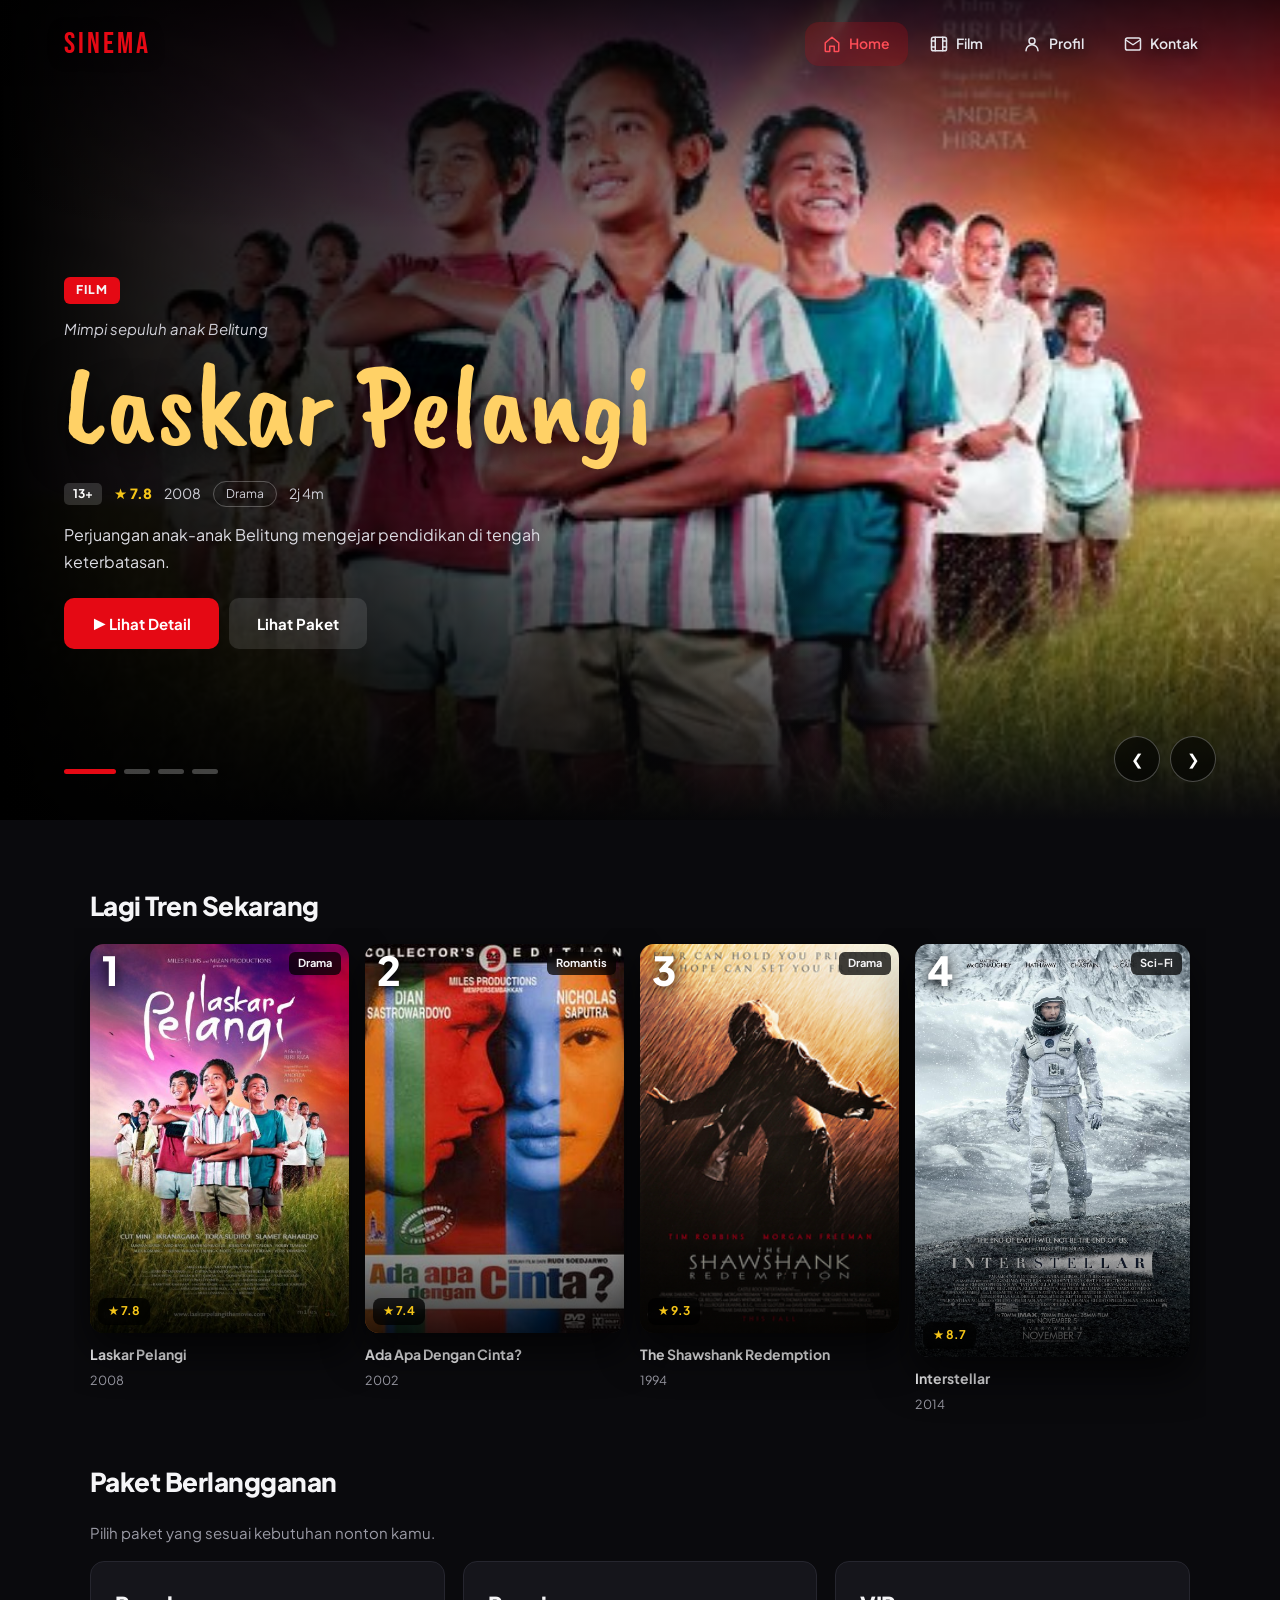
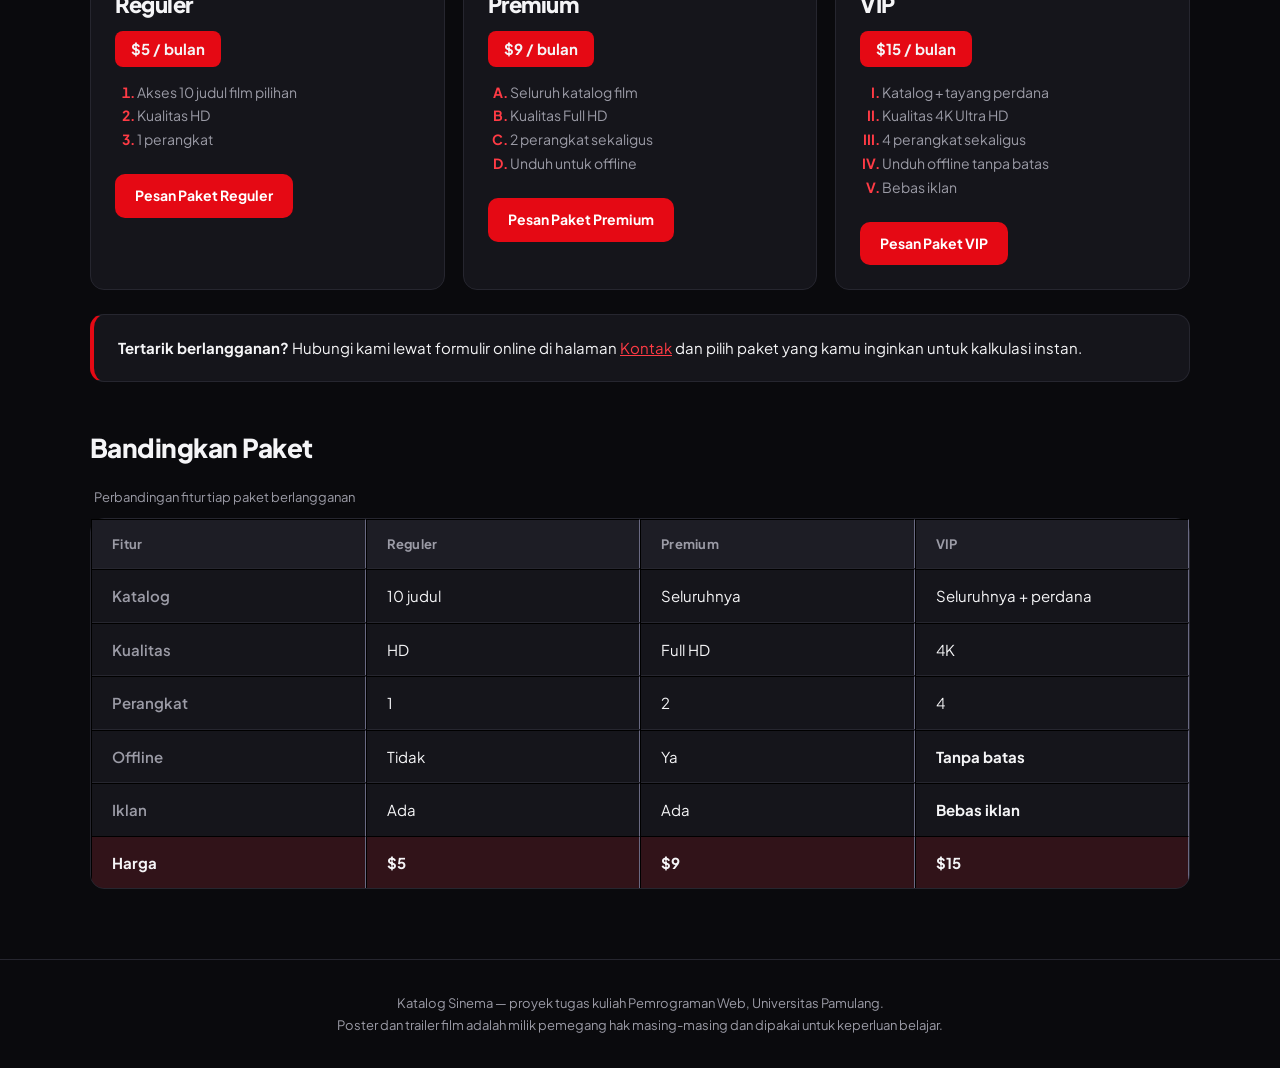
==== commit fda07078: "Add files via upload" ====
--- a/index.html
+++ b/index.html
@@ -41,11 +41,11 @@
 <h2 class="judul" id="paket">Paket Berlangganan</h2>
 <p class="muted">Pilih paket yang sesuai kebutuhan nonton kamu.</p>
 <table class="paket" border="0" cellpadding="0" cellspacing="18"><tr>
-<td valign="top"><h3>Reguler</h3><span class="ticket">$5 / bulan</span><ol type="1"><li>Akses 10 judul film pilihan</li><li>Kualitas HD</li><li>1 perangkat</li></ol><p class="cta"><a class="btn kecil" href="kontak.html">Hubungi untuk pesan</a></p></td>
-<td valign="top"><h3>Premium</h3><span class="ticket">$9 / bulan</span><ol type="A"><li>Seluruh katalog film</li><li>Kualitas Full HD</li><li>2 perangkat sekaligus</li><li>Unduh untuk offline</li></ol><p class="cta"><a class="btn kecil" href="kontak.html">Hubungi untuk pesan</a></p></td>
-<td valign="top"><h3>VIP</h3><span class="ticket">$15 / bulan</span><ol type="I"><li>Katalog + tayang perdana</li><li>Kualitas 4K Ultra HD</li><li>4 perangkat sekaligus</li><li>Unduh offline tanpa batas</li><li>Bebas iklan</li></ol><p class="cta"><a class="btn kecil" href="kontak.html">Hubungi untuk pesan</a></p></td>
+<td valign="top"><h3>Reguler</h3><span class="ticket">$5 / bulan</span><ol type="1"><li>Akses 10 judul film pilihan</li><li>Kualitas HD</li><li>1 perangkat</li></ol><p class="cta"><a class="btn kecil" href="kontak.html?paket=reguler">Pesan Paket Reguler</a></p></td>
+<td valign="top"><h3>Premium</h3><span class="ticket">$9 / bulan</span><ol type="A"><li>Seluruh katalog film</li><li>Kualitas Full HD</li><li>2 perangkat sekaligus</li><li>Unduh untuk offline</li></ol><p class="cta"><a class="btn kecil" href="kontak.html?paket=premium">Pesan Paket Premium</a></p></td>
+<td valign="top"><h3>VIP</h3><span class="ticket">$15 / bulan</span><ol type="I"><li>Katalog + tayang perdana</li><li>Kualitas 4K Ultra HD</li><li>4 perangkat sekaligus</li><li>Unduh offline tanpa batas</li><li>Bebas iklan</li></ol><p class="cta"><a class="btn kecil" href="kontak.html?paket=vip">Pesan Paket VIP</a></p></td>
 </tr></table>
-<div class="kotak" style="margin-top:24px"><b>Tertarik berlangganan?</b> Hubungi kami lewat halaman <a href="kontak.html">Kontak</a> dan sebutkan paket pilihan kamu. Kami akan balas dengan konfirmasi dan info pembayaran.</div>
+<div class="kotak" style="margin-top:24px"><b>Tertarik berlangganan?</b> Hubungi kami lewat formulir online di halaman <a href="kontak.html">Kontak</a> dan pilih paket yang kamu inginkan untuk kalkulasi instan.</div>
 <h2 class="judul">Bandingkan Paket</h2>
 <table class="data sama" border="1" cellpadding="8" cellspacing="0">
 <caption>Perbandingan fitur tiap paket berlangganan</caption>
@@ -60,4 +60,21 @@
 <tfoot><tr><td>Harga</td><td>$5</td><td>$9</td><td>$15</td></tr></tfoot>
 </table>
 </td></tr></table></td></tr>
-<tr><td class="foot" align="center">Katalog Sinema &mdash; proyek tugas kuliah Pemrograman Web, Universitas Pamulang.<br>Poster dan trailer film adalah milik pemegang hak masing-masing dan dipakai untuk keperluan belajar.</td></tr></table></body></html>
+<tr><td class="foot" align="center">Katalog Sinema &mdash; proyek tugas kuliah Pemrograman Web, Universitas Pamulang.<br>Poster dan trailer film adalah milik pemegang hak masing-masing dan dipakai untuk keperluan belajar.</td></tr></table>
+<!-- Modal Trailer Global -->
+<div id="modalTrailer" class="modal-overlay" role="dialog" aria-modal="true" aria-hidden="true">
+  <div class="modal-container">
+    <div class="modal-header">
+      <h3 id="modalJudul">Cuplikan Trailer</h3>
+      <button type="button" class="modal-close" aria-label="Tutup Modal">&times;</button>
+    </div>
+    <div class="modal-body">
+      <div class="modal-video-wrap">
+        <video id="modalVideo" controls preload="metadata"></video>
+      </div>
+      <p style="margin:0;color:var(--muted);font-size:13px">Klik tombol silang, area luar, atau tekan ESC untuk menutup cuplikan.</p>
+    </div>
+  </div>
+</div>
+<script src="script.js"></script>
+</body></html>
--- a/style.css
+++ b/style.css
@@ -149,3 +149,70 @@
  .poster{width:100%;height:320px}.data{display:block;overflow-x:auto}
  .btn.ghost{margin:10px 0 0}}
 @media(prefers-reduced-motion:reduce){.menu{background:#0a0a0dcc!important}*{animation:none!important;transition:none!important;scroll-behavior:auto!important}}
+
+/* ==========================================================================
+   FITUR INTERAKTIF BARU (Pencarian, Formulir Pemesanan, Modal Trailer, Review)
+   ========================================================================== */
+
+/* 1. Bar Pencarian & Filter Genre */
+.filter-bar{display:flex;flex-wrap:wrap;align-items:center;justify-content:space-between;gap:14px;background:var(--card);border:1px solid var(--line);border-radius:var(--r);padding:16px 20px;margin-bottom:28px}
+.search-box{position:relative;flex:1;min-width:240px}
+.search-box input{width:100%;background:var(--card2);border:1px solid var(--line);border-radius:10px;padding:12px 16px 12px 42px;color:var(--text);font:inherit;font-size:14px;outline:none;transition:border-color .25s,box-shadow .25s}
+.search-box input:focus{border-color:var(--red);box-shadow:0 0 0 3px #e5091433}
+.search-box .ic-search{position:absolute;left:14px;top:50%;transform:translateY(-50%);color:var(--muted);pointer-events:none}
+.genre-filters{display:flex;flex-wrap:wrap;gap:8px}
+.filter-btn{background:var(--card2);border:1px solid var(--line);color:var(--text);padding:9px 16px;border-radius:99px;font-size:13px;font-weight:600;cursor:pointer;font-family:inherit;transition:.2s}
+.filter-btn:hover{background:#ffffff1a;border-color:var(--muted)}
+.filter-btn.active{background:var(--red);border-color:var(--red);color:#fff}
+.filter-count{font-size:13px;color:var(--muted);width:100%;margin-top:4px}
+
+/* 2. Formulir Pemesanan Tiket & Langganan Interaktif */
+.form-box{background:var(--card);border:1px solid var(--line);border-radius:var(--r);padding:28px;margin-top:20px}
+.form-grid{display:grid;grid-template-columns:1fr 1fr;gap:20px}
+.form-group{margin-bottom:18px}
+.form-group.full{grid-column:1 / -1}
+.form-group label{display:block;margin-bottom:8px;font-weight:600;font-size:14px;color:#e6e6ec}
+.form-group label .req{color:var(--red)}
+.form-control{width:100%;background:var(--card2);border:1px solid var(--line);border-radius:10px;padding:12px 16px;color:var(--text);font:inherit;font-size:14px;outline:none;transition:border-color .25s,box-shadow .25s}
+.form-control:focus{border-color:var(--red);box-shadow:0 0 0 3px #e5091433}
+.form-control option{background:var(--card2);color:var(--text)}
+.summary-card{background:var(--card2);border:1px solid var(--line);border-radius:12px;padding:20px;margin:20px 0}
+.summary-card h4{margin:0 0 14px;font-size:16px;color:#fff}
+.summary-row{display:flex;justify-content:space-between;padding:8px 0;border-bottom:1px solid #ffffff12;font-size:14px}
+.summary-row.total{border-bottom:none;border-top:1px solid var(--line);padding-top:14px;font-size:18px;font-weight:800;color:var(--red2)}
+
+/* 3. Modal Box Cuplikan Trailer */
+.modal-overlay{position:fixed;inset:0;background:#000000bb;backdrop-filter:blur(10px);-webkit-backdrop-filter:blur(10px);z-index:999;display:none;place-items:center;padding:20px;opacity:0;transition:opacity .3s ease}
+.modal-overlay.active{display:grid;opacity:1}
+.modal-container{background:var(--card);border:1px solid var(--line);border-radius:20px;max-width:760px;width:100%;overflow:hidden;box-shadow:0 25px 60px #000000dd;transform:scale(0.95);transition:transform .3s cubic-bezier(0.2, 0.8, 0.2, 1)}
+.modal-overlay.active .modal-container{transform:scale(1)}
+.modal-header{display:flex;align-items:center;justify-content:space-between;padding:18px 24px;border-bottom:1px solid var(--line)}
+.modal-header h3{font-size:20px;margin:0}
+.modal-close{background:none;border:none;color:var(--muted);font-size:28px;cursor:pointer;line-height:1;padding:0 6px;transition:color .2s}
+.modal-close:hover{color:#fff}
+.modal-body{padding:24px}
+.modal-video-wrap{position:relative;width:100%;padding-bottom:56.25%;background:#000;border-radius:12px;overflow:hidden;margin-bottom:16px}
+.modal-video-wrap video{position:absolute;inset:0;width:100%;height:100%;object-fit:contain}
+
+/* 4. Sistem Ulasan & Rating Bintang Pengunjung */
+.review-box{margin-top:28px;background:var(--card2);border:1px solid var(--line);border-radius:14px;padding:22px}
+.review-header{display:flex;align-items:center;justify-content:space-between;flex-wrap:wrap;gap:10px;margin-bottom:18px}
+.star-input{display:inline-flex;gap:4px;font-size:22px;color:var(--muted);cursor:pointer;user-select:none}
+.star-input .star{transition:color .2s}
+.star-input .star:hover,
+.star-input .star.active{color:#f5c518}
+.review-list{margin-top:16px;display:flex;flex-direction:column;gap:12px}
+.review-card{background:var(--card);border:1px solid var(--line);border-radius:10px;padding:14px 18px}
+.review-top{display:flex;justify-content:space-between;align-items:center;margin-bottom:6px;font-size:13px}
+.review-user{font-weight:700;color:#fff}
+.review-stars{color:#f5c518;font-size:14px}
+.review-comment{margin:0;font-size:14px;color:#cfcfd6}
+.review-empty{color:var(--muted);font-style:italic;font-size:13px;text-align:center;padding:12px 0}
+
+/* Penyesuaian Responsif Fitur Baru di Layar HP */
+@media(max-width:700px){
+  .filter-bar{flex-direction:column;align-items:stretch}
+  .form-grid{grid-template-columns:1fr}
+  .modal-container{max-width:95vw}
+  .modal-body{padding:16px}
+}
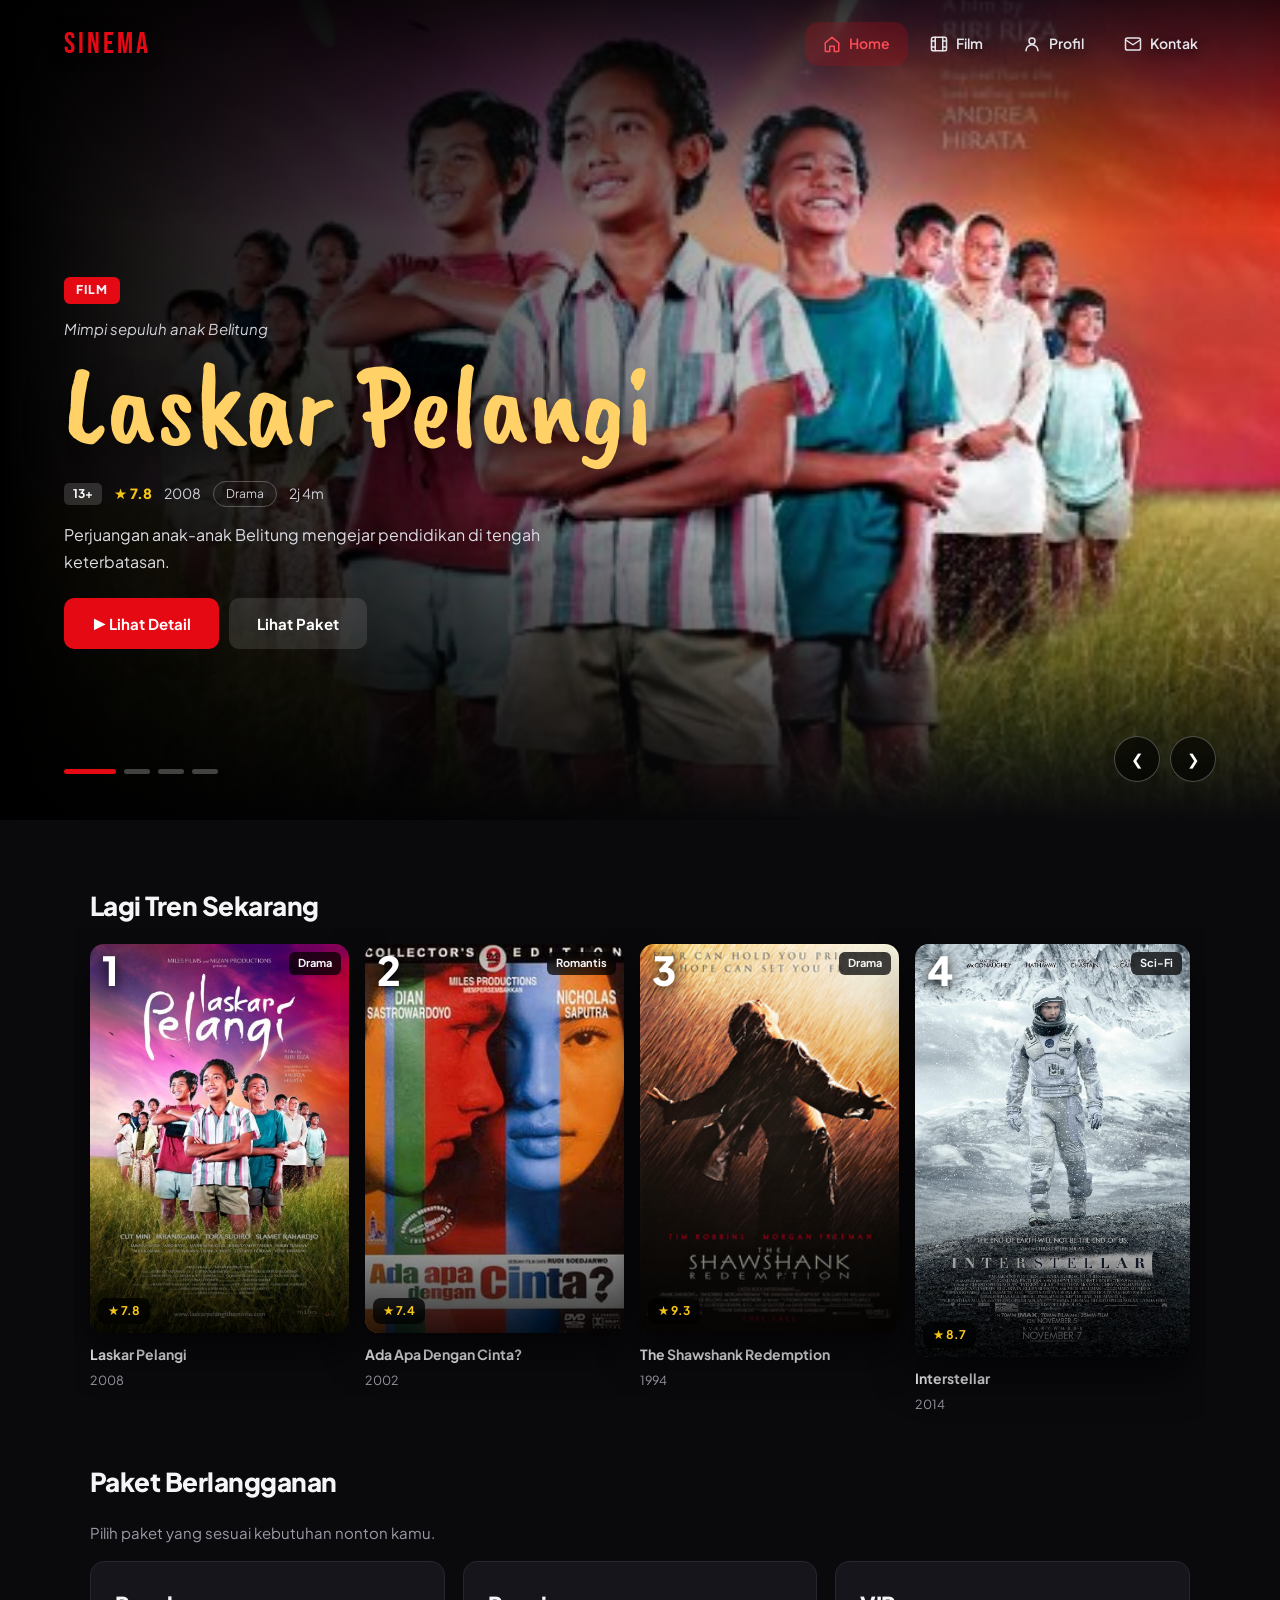
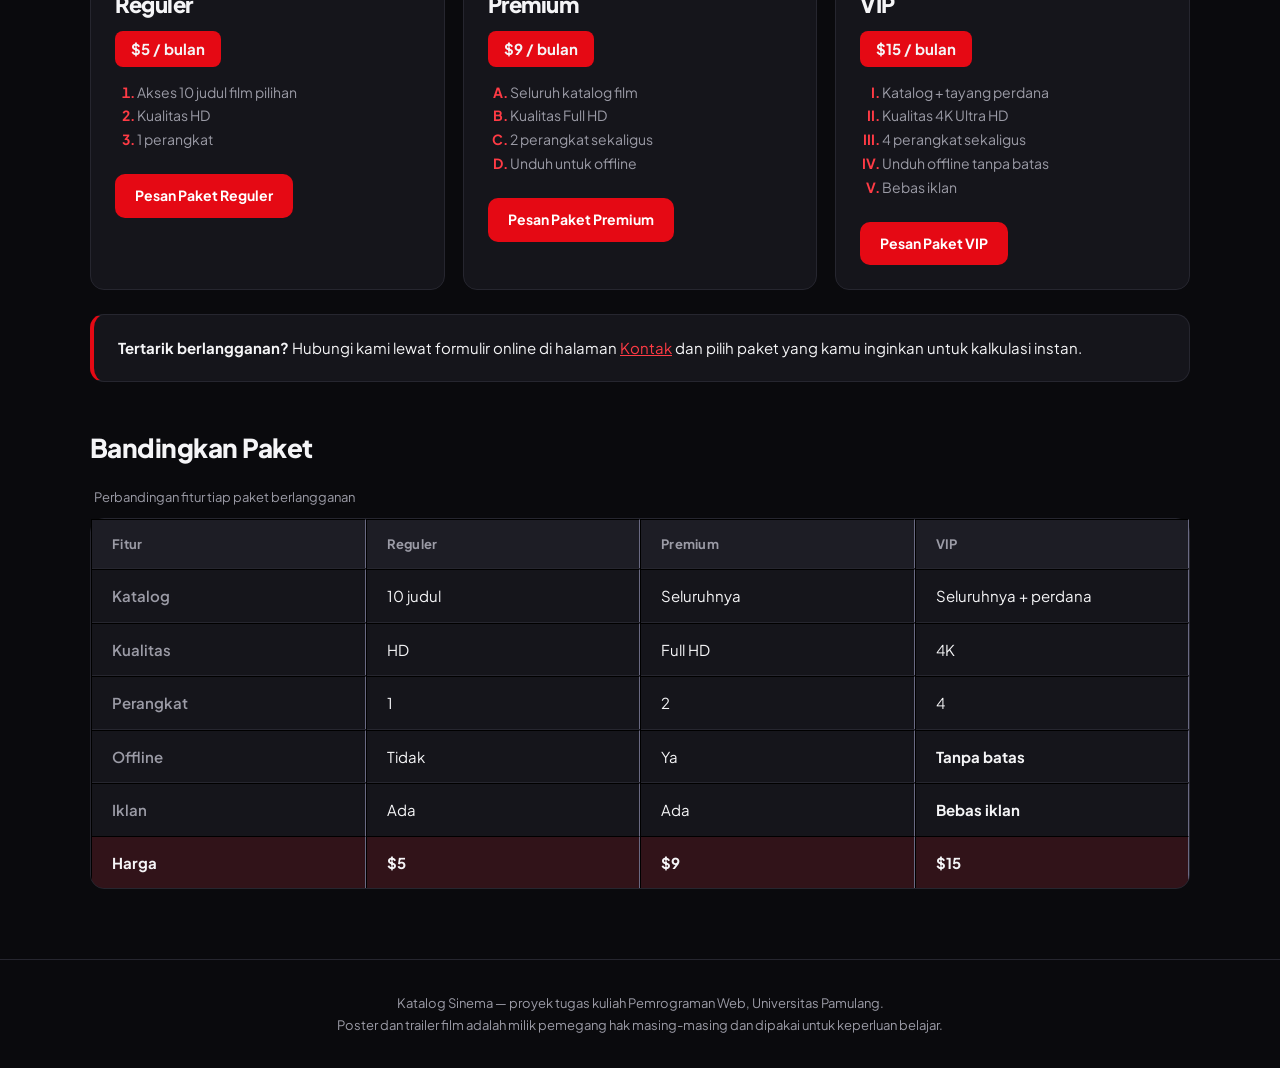
==== commit e2f269a1: "Fix case sensitivity poster Shawshank" ====
--- a/index.html
+++ b/index.html
@@ -18,8 +18,8 @@
 <div class="dots"><a href="#s1" aria-label="Slide 1"></a><a href="#s2" class="on" aria-label="Slide 2"></a><a href="#s3" aria-label="Slide 3"></a><a href="#s4" aria-label="Slide 4"></a></div>
 <div class="arrows"><a href="#s1" aria-label="Sebelumnya">&#10094;</a><a href="#s3" aria-label="Berikutnya">&#10095;</a></div>
 </article>
-<article class="slide" id="s3" style="--c:#ecd9a8;background-image:url(poster/shawshank.jpg)">
-<video autoplay muted loop playsinline preload="metadata" poster="poster/shawshank.jpg"><source src="video/Shawshank.mp4" type="video/mp4"></video>
+<article class="slide" id="s3" style="--c:#ecd9a8;background-image:url(poster/Shawshank.jpg)">
+<video autoplay muted loop playsinline preload="metadata" poster="poster/Shawshank.jpg"><source src="video/Shawshank.mp4" type="video/mp4"></video>
 <div class="cap"><span class="badge">FILM</span><p class="tag">Persahabatan di balik jeruji</p><h2 class="jt f3">The Shawshank Redemption</h2>
 <div class="meta"><span class="age">17+</span><span class="star">&#9733; 9.3</span><span>1994</span><span class="pill">Drama</span><span>2j 22m</span></div>
 <p class="ds">Bankir yang dipenjara atas kejahatan yang tak ia lakukan menemukan sahabat sejati bernama Red.</p><a class="btn" href="film.html#shawshank">&#9654; Lihat Detail</a><a class="btn ghost" href="#paket">Lihat Paket</a></div>
@@ -37,7 +37,7 @@
 </div></div></td></tr>
 <tr><td class="isi" valign="top"><table class="lebar" border="0" cellpadding="0" cellspacing="0"><tr><td>
 <h2 class="judul">Lagi Tren Sekarang</h2><div class="scroll"><table class="baris" border="0" cellpadding="0" cellspacing="16"><tr>
-<td><a class="kartu" href="film.html#laskar-pelangi"><div class="poster" style="background-image:url(poster/laskar-pelangi.jpg)"><span class="initial">L</span><span class="rank">1</span><span class="lbl">Drama</span><span class="rt">&#9733; 7.8</span></div><b>Laskar Pelangi</b><small>2008</small></a></td><td><a class="kartu" href="film.html#aadc"><div class="poster" style="background-image:url(poster/aadc.jpg)"><span class="initial">A</span><span class="rank">2</span><span class="lbl">Romantis</span><span class="rt">&#9733; 7.4</span></div><b>Ada Apa Dengan Cinta?</b><small>2002</small></a></td><td><a class="kartu" href="film.html#shawshank"><div class="poster" style="background-image:url(poster/shawshank.jpg)"><span class="initial">S</span><span class="rank">3</span><span class="lbl">Drama</span><span class="rt">&#9733; 9.3</span></div><b>The Shawshank Redemption</b><small>1994</small></a></td><td><a class="kartu" href="film.html#interstellar"><div class="poster" style="background-image:url(poster/interstellar.jpg)"><span class="initial">I</span><span class="rank">4</span><span class="lbl">Sci-Fi</span><span class="rt">&#9733; 8.7</span></div><b>Interstellar</b><small>2014</small></a></td></tr></table></div>
+<td><a class="kartu" href="film.html#laskar-pelangi"><div class="poster" style="background-image:url(poster/laskar-pelangi.jpg)"><span class="initial">L</span><span class="rank">1</span><span class="lbl">Drama</span><span class="rt">&#9733; 7.8</span></div><b>Laskar Pelangi</b><small>2008</small></a></td><td><a class="kartu" href="film.html#aadc"><div class="poster" style="background-image:url(poster/aadc.jpg)"><span class="initial">A</span><span class="rank">2</span><span class="lbl">Romantis</span><span class="rt">&#9733; 7.4</span></div><b>Ada Apa Dengan Cinta?</b><small>2002</small></a></td><td><a class="kartu" href="film.html#shawshank"><div class="poster" style="background-image:url(poster/Shawshank.jpg)"><span class="initial">S</span><span class="rank">3</span><span class="lbl">Drama</span><span class="rt">&#9733; 9.3</span></div><b>The Shawshank Redemption</b><small>1994</small></a></td><td><a class="kartu" href="film.html#interstellar"><div class="poster" style="background-image:url(poster/interstellar.jpg)"><span class="initial">I</span><span class="rank">4</span><span class="lbl">Sci-Fi</span><span class="rt">&#9733; 8.7</span></div><b>Interstellar</b><small>2014</small></a></td></tr></table></div>
 <h2 class="judul" id="paket">Paket Berlangganan</h2>
 <p class="muted">Pilih paket yang sesuai kebutuhan nonton kamu.</p>
 <table class="paket" border="0" cellpadding="0" cellspacing="18"><tr>
--- a/style.css
+++ b/style.css
@@ -157,24 +157,29 @@
 /* 1. Bar Pencarian & Filter Genre */
 .filter-bar{display:flex;flex-wrap:wrap;align-items:center;justify-content:space-between;gap:14px;background:var(--card);border:1px solid var(--line);border-radius:var(--r);padding:16px 20px;margin-bottom:28px}
 .search-box{position:relative;flex:1;min-width:240px}
-.search-box input{width:100%;background:var(--card2);border:1px solid var(--line);border-radius:10px;padding:12px 16px 12px 42px;color:var(--text);font:inherit;font-size:14px;outline:none;transition:border-color .25s,box-shadow .25s}
-.search-box input:focus{border-color:var(--red);box-shadow:0 0 0 3px #e5091433}
-.search-box .ic-search{position:absolute;left:14px;top:50%;transform:translateY(-50%);color:var(--muted);pointer-events:none}
+.search-box input{width:100%;background:var(--card2);border:1px solid var(--line);border-radius:10px;padding:12px 16px 12px 42px;color:var(--text);font:inherit;font-size:14px;outline:none;transition:all .3s cubic-bezier(0.2, 0.8, 0.2, 1)}
+.search-box input:hover{border-color:#ffffff33;background:#22222b}
+.search-box input:focus{border-color:var(--red2);background:#252530;transform:translateY(-1px);box-shadow:0 0 0 4px #e509142b, 0 8px 24px #e5091422}
+.search-box .ic-search{position:absolute;left:14px;top:50%;transform:translateY(-50%);color:var(--muted);pointer-events:none;transition:color .3s}
+.search-box input:focus + .ic-search{color:var(--red2)}
 .genre-filters{display:flex;flex-wrap:wrap;gap:8px}
-.filter-btn{background:var(--card2);border:1px solid var(--line);color:var(--text);padding:9px 16px;border-radius:99px;font-size:13px;font-weight:600;cursor:pointer;font-family:inherit;transition:.2s}
-.filter-btn:hover{background:#ffffff1a;border-color:var(--muted)}
-.filter-btn.active{background:var(--red);border-color:var(--red);color:#fff}
+.filter-btn{background:var(--card2);border:1px solid var(--line);color:var(--text);padding:9px 16px;border-radius:99px;font-size:13px;font-weight:600;cursor:pointer;font-family:inherit;transition:all .25s ease}
+.filter-btn:hover{background:#ffffff1a;border-color:var(--muted);transform:translateY(-1px)}
+.filter-btn.active{background:var(--red);border-color:var(--red);color:#fff;box-shadow:0 4px 14px #e5091455}
 .filter-count{font-size:13px;color:var(--muted);width:100%;margin-top:4px}
 
 /* 2. Formulir Pemesanan Tiket & Langganan Interaktif */
-.form-box{background:var(--card);border:1px solid var(--line);border-radius:var(--r);padding:28px;margin-top:20px}
+.form-box{background:var(--card);border:1px solid var(--line);border-radius:var(--r);padding:28px;margin-top:20px;transition:box-shadow .3s}
+.form-box:hover{border-color:#32323f}
 .form-grid{display:grid;grid-template-columns:1fr 1fr;gap:20px}
 .form-group{margin-bottom:18px}
 .form-group.full{grid-column:1 / -1}
-.form-group label{display:block;margin-bottom:8px;font-weight:600;font-size:14px;color:#e6e6ec}
+.form-group label{display:block;margin-bottom:8px;font-weight:600;font-size:14px;color:#e6e6ec;transition:color .25s}
+.form-group:focus-within label{color:#fff}
 .form-group label .req{color:var(--red)}
-.form-control{width:100%;background:var(--card2);border:1px solid var(--line);border-radius:10px;padding:12px 16px;color:var(--text);font:inherit;font-size:14px;outline:none;transition:border-color .25s,box-shadow .25s}
-.form-control:focus{border-color:var(--red);box-shadow:0 0 0 3px #e5091433}
+.form-control{width:100%;background:var(--card2);border:1px solid var(--line);border-radius:10px;padding:12px 16px;color:var(--text);font:inherit;font-size:14px;outline:none;transition:all .3s cubic-bezier(0.2, 0.8, 0.2, 1)}
+.form-control:hover{border-color:#ffffff33;background:#22222b}
+.form-control:focus{border-color:var(--red2);background:#252530;transform:translateY(-1px);box-shadow:0 0 0 4px #e509142b, 0 8px 24px #e5091422}
 .form-control option{background:var(--card2);color:var(--text)}
 .summary-card{background:var(--card2);border:1px solid var(--line);border-radius:12px;padding:20px;margin:20px 0}
 .summary-card h4{margin:0 0 14px;font-size:16px;color:#fff}
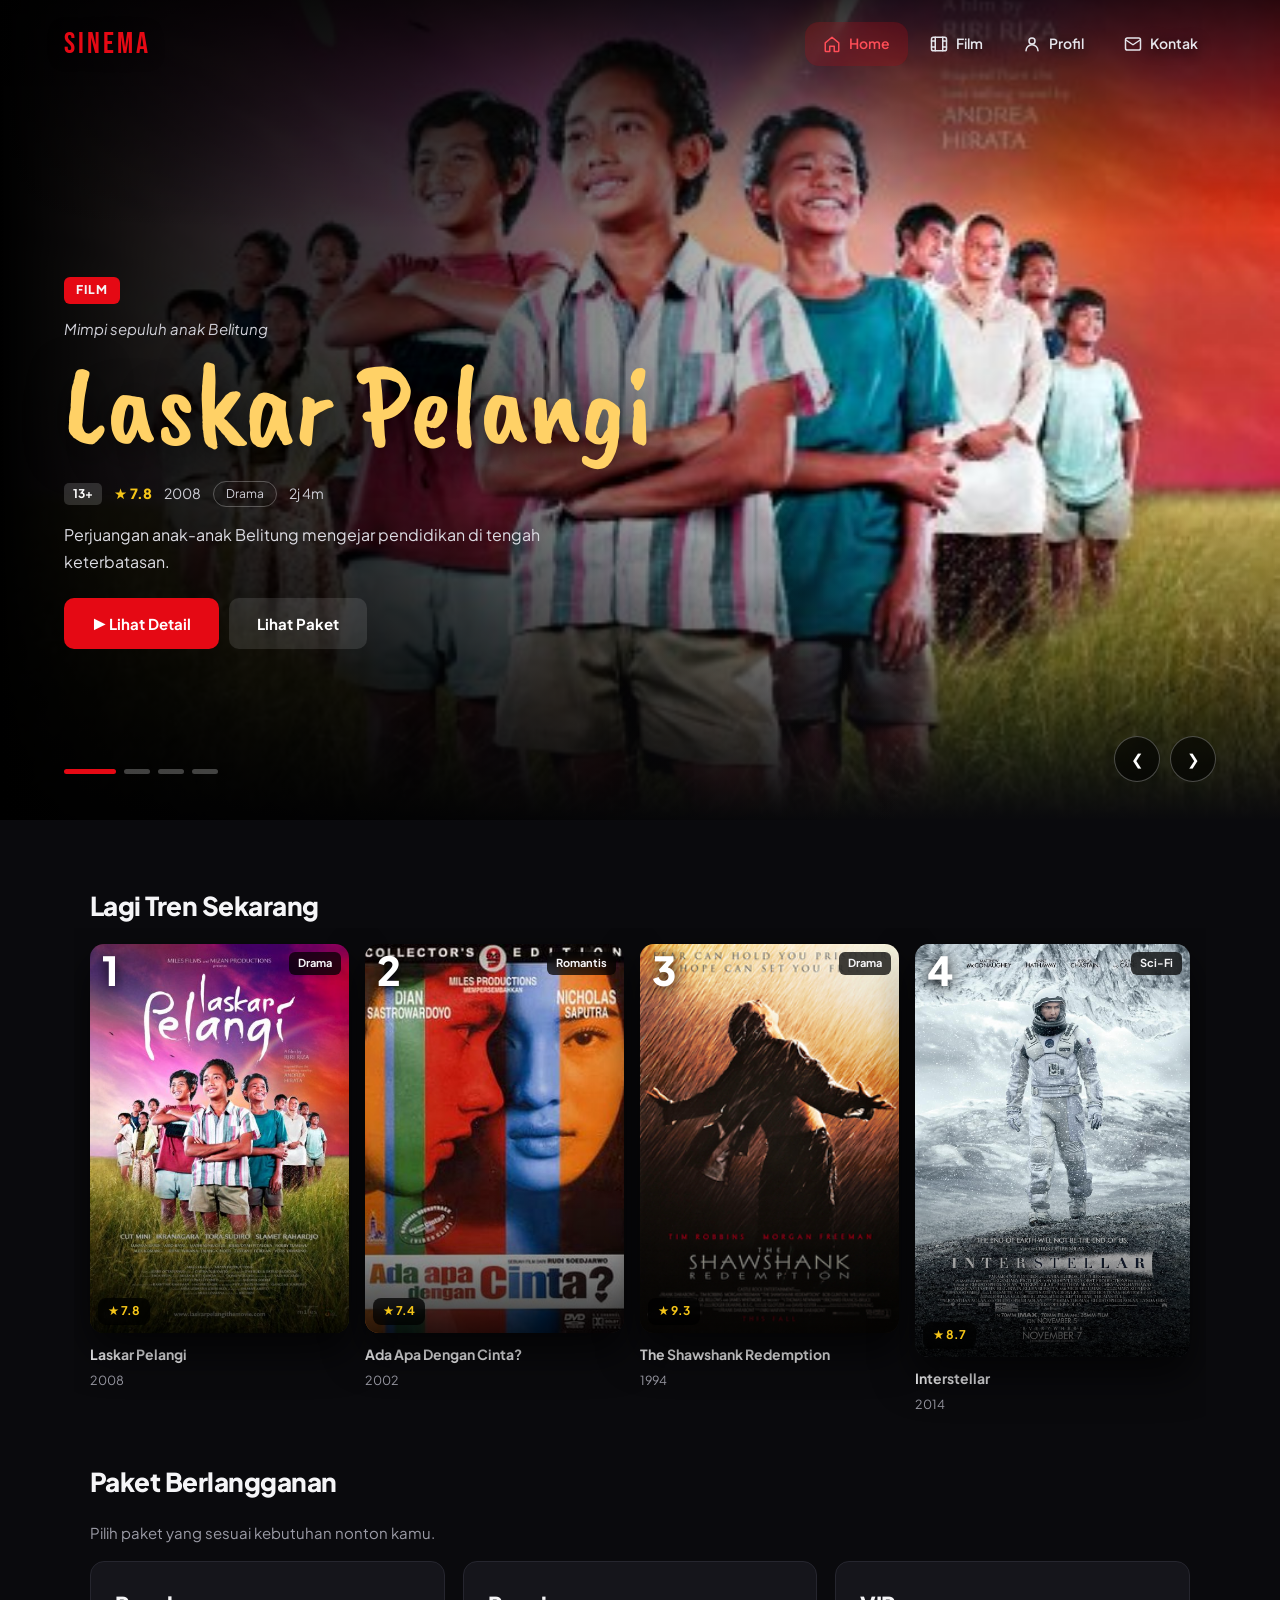
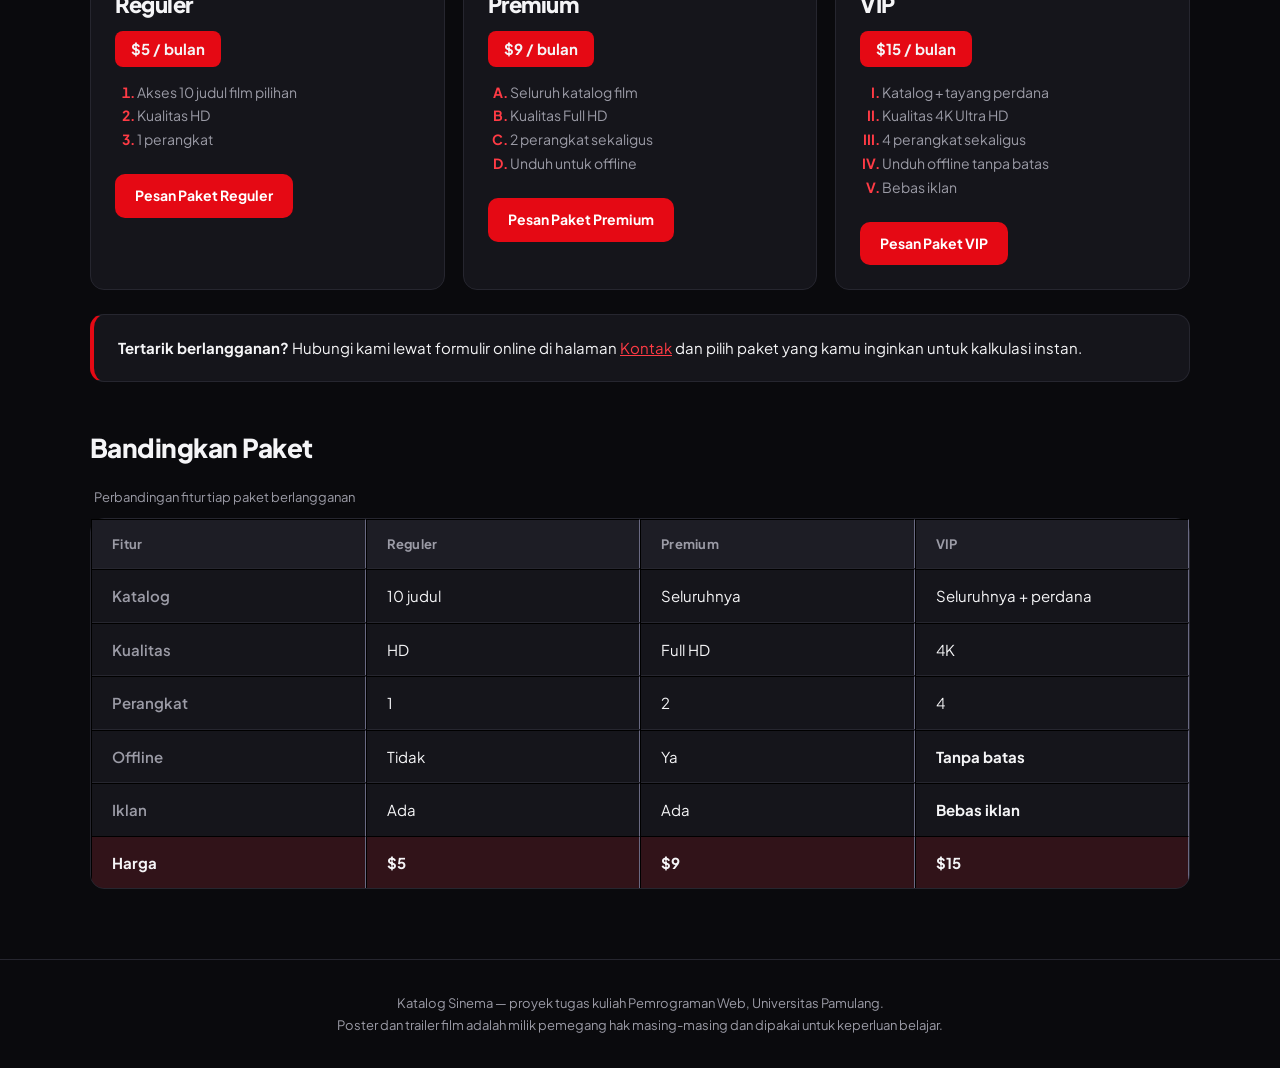
==== commit a37c7825: "Fix path poster shawshank lowercase dan update style" ====
--- a/index.html
+++ b/index.html
@@ -18,8 +18,8 @@
 <div class="dots"><a href="#s1" aria-label="Slide 1"></a><a href="#s2" class="on" aria-label="Slide 2"></a><a href="#s3" aria-label="Slide 3"></a><a href="#s4" aria-label="Slide 4"></a></div>
 <div class="arrows"><a href="#s1" aria-label="Sebelumnya">&#10094;</a><a href="#s3" aria-label="Berikutnya">&#10095;</a></div>
 </article>
-<article class="slide" id="s3" style="--c:#ecd9a8;background-image:url(poster/Shawshank.jpg)">
-<video autoplay muted loop playsinline preload="metadata" poster="poster/Shawshank.jpg"><source src="video/Shawshank.mp4" type="video/mp4"></video>
+<article class="slide" id="s3" style="--c:#ecd9a8;background-image:url(poster/shawshank.jpg)">
+<video autoplay muted loop playsinline preload="metadata" poster="poster/shawshank.jpg"><source src="video/Shawshank.mp4" type="video/mp4"></video>
 <div class="cap"><span class="badge">FILM</span><p class="tag">Persahabatan di balik jeruji</p><h2 class="jt f3">The Shawshank Redemption</h2>
 <div class="meta"><span class="age">17+</span><span class="star">&#9733; 9.3</span><span>1994</span><span class="pill">Drama</span><span>2j 22m</span></div>
 <p class="ds">Bankir yang dipenjara atas kejahatan yang tak ia lakukan menemukan sahabat sejati bernama Red.</p><a class="btn" href="film.html#shawshank">&#9654; Lihat Detail</a><a class="btn ghost" href="#paket">Lihat Paket</a></div>
@@ -37,7 +37,7 @@
 </div></div></td></tr>
 <tr><td class="isi" valign="top"><table class="lebar" border="0" cellpadding="0" cellspacing="0"><tr><td>
 <h2 class="judul">Lagi Tren Sekarang</h2><div class="scroll"><table class="baris" border="0" cellpadding="0" cellspacing="16"><tr>
-<td><a class="kartu" href="film.html#laskar-pelangi"><div class="poster" style="background-image:url(poster/laskar-pelangi.jpg)"><span class="initial">L</span><span class="rank">1</span><span class="lbl">Drama</span><span class="rt">&#9733; 7.8</span></div><b>Laskar Pelangi</b><small>2008</small></a></td><td><a class="kartu" href="film.html#aadc"><div class="poster" style="background-image:url(poster/aadc.jpg)"><span class="initial">A</span><span class="rank">2</span><span class="lbl">Romantis</span><span class="rt">&#9733; 7.4</span></div><b>Ada Apa Dengan Cinta?</b><small>2002</small></a></td><td><a class="kartu" href="film.html#shawshank"><div class="poster" style="background-image:url(poster/Shawshank.jpg)"><span class="initial">S</span><span class="rank">3</span><span class="lbl">Drama</span><span class="rt">&#9733; 9.3</span></div><b>The Shawshank Redemption</b><small>1994</small></a></td><td><a class="kartu" href="film.html#interstellar"><div class="poster" style="background-image:url(poster/interstellar.jpg)"><span class="initial">I</span><span class="rank">4</span><span class="lbl">Sci-Fi</span><span class="rt">&#9733; 8.7</span></div><b>Interstellar</b><small>2014</small></a></td></tr></table></div>
+<td><a class="kartu" href="film.html#laskar-pelangi"><div class="poster" style="background-image:url(poster/laskar-pelangi.jpg)"><span class="initial">L</span><span class="rank">1</span><span class="lbl">Drama</span><span class="rt">&#9733; 7.8</span></div><b>Laskar Pelangi</b><small>2008</small></a></td><td><a class="kartu" href="film.html#aadc"><div class="poster" style="background-image:url(poster/aadc.jpg)"><span class="initial">A</span><span class="rank">2</span><span class="lbl">Romantis</span><span class="rt">&#9733; 7.4</span></div><b>Ada Apa Dengan Cinta?</b><small>2002</small></a></td><td><a class="kartu" href="film.html#shawshank"><div class="poster" style="background-image:url(poster/shawshank.jpg)"><span class="initial">S</span><span class="rank">3</span><span class="lbl">Drama</span><span class="rt">&#9733; 9.3</span></div><b>The Shawshank Redemption</b><small>1994</small></a></td><td><a class="kartu" href="film.html#interstellar"><div class="poster" style="background-image:url(poster/interstellar.jpg)"><span class="initial">I</span><span class="rank">4</span><span class="lbl">Sci-Fi</span><span class="rt">&#9733; 8.7</span></div><b>Interstellar</b><small>2014</small></a></td></tr></table></div>
 <h2 class="judul" id="paket">Paket Berlangganan</h2>
 <p class="muted">Pilih paket yang sesuai kebutuhan nonton kamu.</p>
 <table class="paket" border="0" cellpadding="0" cellspacing="18"><tr>
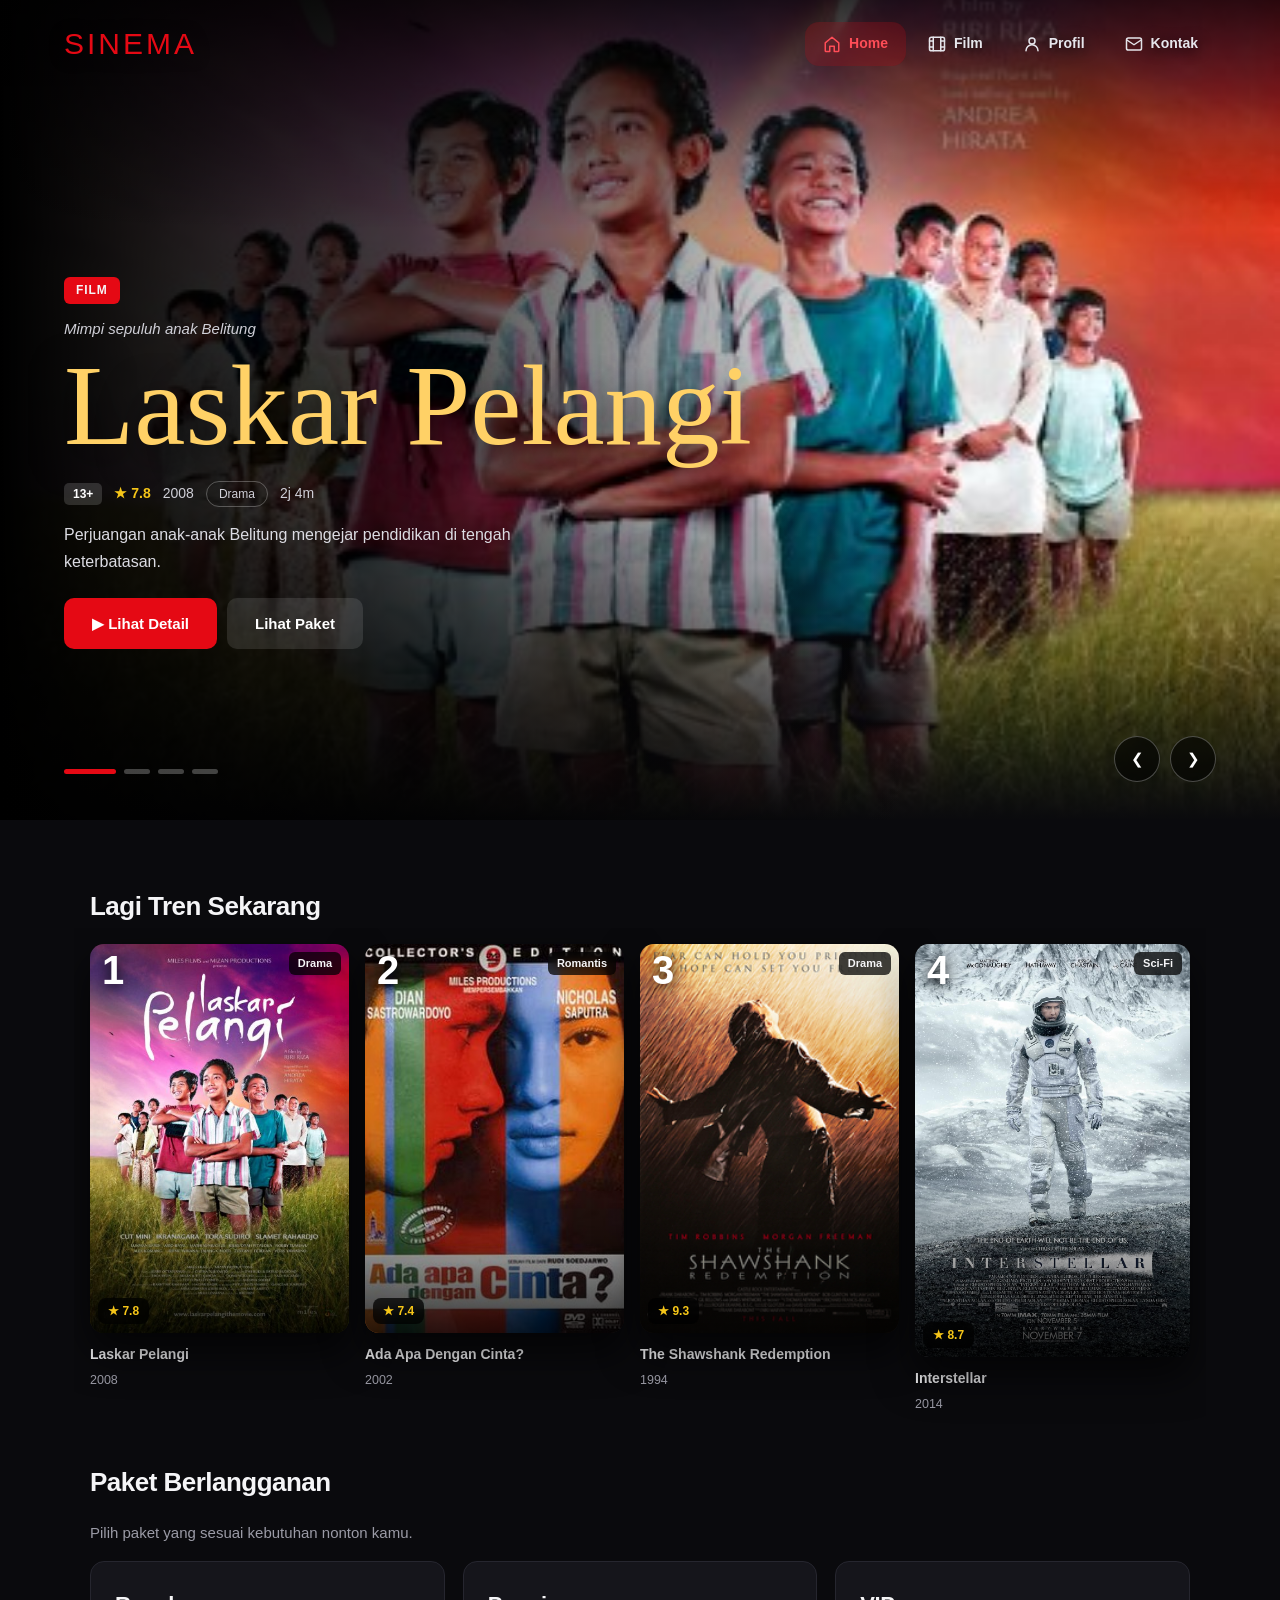
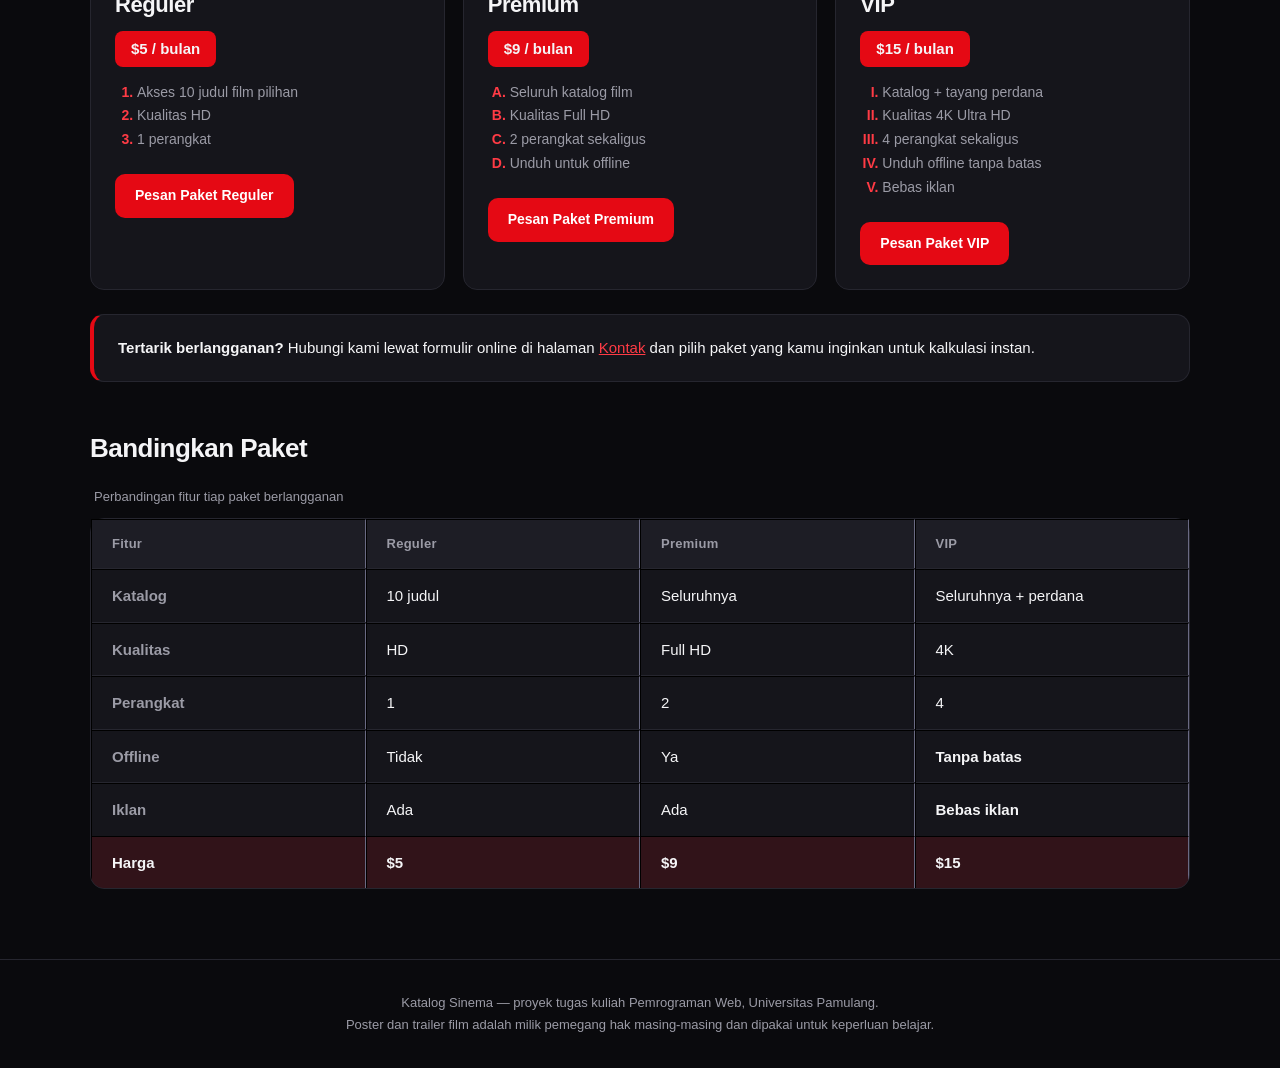
==== commit 01b91afc: "Security hardening: CSP meta tag, input validation, and defensive clamping" ====
--- a/index.html
+++ b/index.html
@@ -1,4 +1,4 @@
-<!DOCTYPE html><html lang="id"><head><meta charset="UTF-8"><meta name="viewport" content="width=device-width, initial-scale=1"><link rel="preconnect" href="https://fonts.googleapis.com"><link href="https://fonts.googleapis.com/css2?family=Bebas+Neue&family=Plus+Jakarta+Sans:wght@400;500;600;700;800&family=Caveat+Brush&family=Permanent+Marker&family=Cinzel:wght@700;900&family=Syncopate:wght@400;700&display=swap" rel="stylesheet"><link rel="stylesheet" href="style.css"><title>Sinema</title></head><body>
+<!DOCTYPE html><html lang="id"><head><meta charset="UTF-8"><meta name="viewport" content="width=device-width, initial-scale=1"><meta http-equiv="Content-Security-Policy" content="default-src 'self'; style-src 'self' 'unsafe-inline' https://fonts.googleapis.com; font-src 'self' https://fonts.gstatic.com; media-src 'self'; img-src 'self' data:; script-src 'self';"><link rel="preconnect" href="https://fonts.googleapis.com"><link href="https://fonts.googleapis.com/css2?family=Bebas+Neue&family=Plus+Jakarta+Sans:wght@400;500;600;700;800&family=Caveat+Brush&family=Permanent+Marker&family=Cinzel:wght@700;900&family=Syncopate:wght@400;700&display=swap" rel="stylesheet"><link rel="stylesheet" href="style.css"><title>Sinema</title></head><body>
 <table class="menu" border="0" cellpadding="0" cellspacing="0"><tr><td><a class="logo" href="index.html">SINEMA</a></td><td class="links" align="right"><a href="index.html" class="active"><svg class="ic" viewBox="0 0 24 24" width="18" height="18" fill="none" stroke="currentColor" stroke-width="2" stroke-linecap="round" stroke-linejoin="round" aria-hidden="true"><path d="M3 10.5 12 3l9 7.5V21a1 1 0 0 1-1 1h-5v-7H9v7H4a1 1 0 0 1-1-1z"/></svg><span>Home</span></a><a href="film.html"><svg class="ic" viewBox="0 0 24 24" width="18" height="18" fill="none" stroke="currentColor" stroke-width="2" stroke-linecap="round" stroke-linejoin="round" aria-hidden="true"><rect x="2" y="3" width="20" height="18" rx="2.5"/><path d="M7 3v18M17 3v18M2 8h5M2 16h5M17 8h5M17 16h5"/></svg><span>Film</span></a><a href="profil.html"><svg class="ic" viewBox="0 0 24 24" width="18" height="18" fill="none" stroke="currentColor" stroke-width="2" stroke-linecap="round" stroke-linejoin="round" aria-hidden="true"><circle cx="12" cy="8" r="4"/><path d="M4 21a8 8 0 0 1 16 0"/></svg><span>Profil</span></a><a href="kontak.html"><svg class="ic" viewBox="0 0 24 24" width="18" height="18" fill="none" stroke="currentColor" stroke-width="2" stroke-linecap="round" stroke-linejoin="round" aria-hidden="true"><rect x="2" y="4" width="20" height="16" rx="2.5"/><path d="m3 7 9 6 9-6"/></svg><span>Kontak</span></a></td></tr></table>
 <table class="tata" border="0" cellpadding="0" cellspacing="0" width="100%">
 <tr><td class="trailer-td" valign="top"><div class="stage"><div class="slider">
